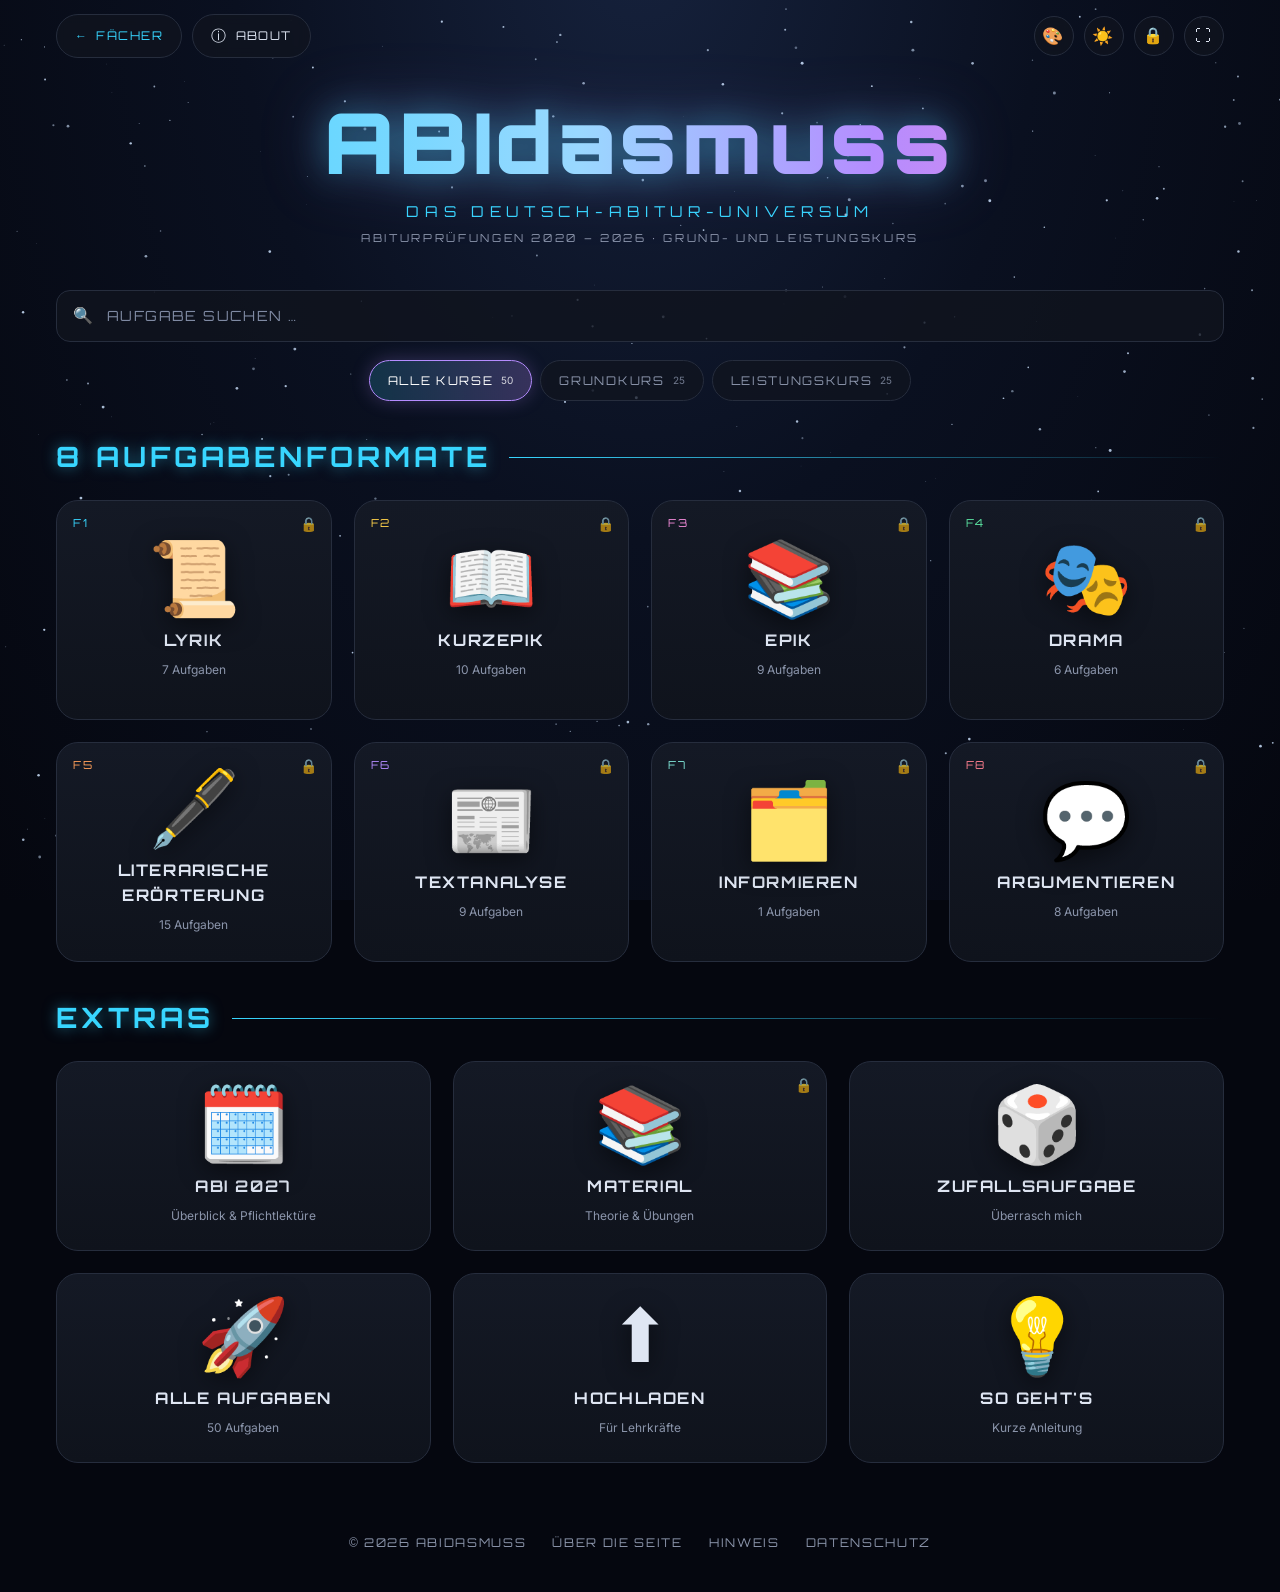
==== deutsch/index.html @ 0e1a0b55 "Deutsch: Volltext-Links zu Projekt Gutenberg für alle gemeinfreien Werke (Aufgaben + Pflichtlektüre)" ====
<!DOCTYPE html>
<html lang="de">
<head>
<meta charset="utf-8">
<meta name="viewport" content="width=device-width, initial-scale=1">
<meta http-equiv="Content-Security-Policy" content="default-src 'self'; script-src 'self' 'unsafe-inline'; style-src 'self' 'unsafe-inline'; font-src 'self'; img-src 'self' data: blob:; connect-src 'self' https://abidasmuss-upload.brunokmoch08.workers.dev; frame-src blob:; object-src 'none'; base-uri 'none'; form-action 'none'">
<meta name="referrer" content="no-referrer">
<title>ABIdasmuss | Deutsch-Abiturtrainer</title>
<meta name="description" content="Abiturprüfungen Deutsch (Grund- und Leistungskurs) nach Aufgabenformaten – Aufgaben und Erwartungshorizonte.">
<meta name="robots" content="noindex">
<meta name="theme-color" content="#05070f">
<script>try{var d=document.documentElement;if(localStorage.getItem('abi-theme')==='light')d.dataset.theme='light';var b=localStorage.getItem('abi-bg');if(/^#[0-9a-f]{6}$/i.test(b||'')){d.style.setProperty('--userbg',b);d.classList.add('custombg')}var f=localStorage.getItem('abi-fg');if(/^#[0-9a-f]{6}$/i.test(f||'')){d.style.setProperty('--userfg',f);d.classList.add('customfg')}}catch(e){}</script>
<link rel="icon" href="data:image/svg+xml,<svg xmlns='http://www.w3.org/2000/svg' viewBox='0 0 100 100'><text y='.9em' font-size='90'>📖</text></svg>">
<link rel="stylesheet" href="../fonts/fonts.css">
<link rel="stylesheet" href="../style.css?v=15">
<style>@media (max-width:480px){.topbar-left .ptxt{display:none}}
.gteil{margin-bottom:6px}.gteil ul ul{margin:4px 0}.gteil li{margin:3px 0}
.gthemen{color:var(--muted);font-size:13px;margin:14px 0 4px}
.gmatbox{margin-top:16px;border-top:1px solid var(--line);padding-top:6px}
.gmatbox summary{cursor:pointer;font-family:Orbitron,sans-serif;font-size:13px;letter-spacing:.16em;color:var(--sky);padding:10px 0;list-style-position:outside}
.gmat{white-space:pre-wrap;font-size:14.5px;line-height:1.6;overflow-wrap:anywhere}
.gmat .ln{display:inline-block;width:2.4em;margin-left:-2.4em;color:var(--muted);font-size:11px;text-align:right;padding-right:.8em;box-sizing:border-box}
.gmat{padding-left:2.4em}
.gmat .mh{display:inline-block;color:var(--sky);margin-top:4px}
.gmat small{color:var(--muted);font-size:12px}
.gmat .gfig{display:block;max-width:100%;height:auto;border-radius:10px;background:#fff;margin:8px 0;white-space:normal}
:root[data-theme="light"] .gmatbox summary,:root[data-theme="light"] .gmat .mh{color:#0270a0}
/* Deutsch */
.side .kv{gap:12px}.side .kv b{text-align:right}
:root{--lb7:#7fe3d6;--lb8:#ff7f8f}
:root[data-theme="light"]{--lb7:#0b7f72;--lb8:#c02a45}
.tiles.lbtiles{grid-template-columns:repeat(4,minmax(0,1fr))}
@media (max-width:900px){.tiles.lbtiles{grid-template-columns:repeat(2,minmax(0,1fr))}}
.kursbar{display:flex;justify-content:center;gap:8px;flex-wrap:wrap;margin:18px 0 6px}
.kchip{font-family:Orbitron,sans-serif;font-size:12px;letter-spacing:.14em;padding:10px 18px;border-radius:999px;border:1px solid var(--line);background:rgba(17,21,31,.75);color:var(--muted);cursor:pointer;display:inline-flex;gap:8px;align-items:center}
.kchip small{font-family:Inter,sans-serif;letter-spacing:0;opacity:.8}
.kchip:hover,.kchip:focus-visible{color:var(--text);border-color:var(--violet);outline:none}
.kchip.on{color:#fff;border-color:var(--violet);background:linear-gradient(90deg,rgba(56,214,255,.18),rgba(181,140,255,.25));box-shadow:0 0 18px rgba(181,140,255,.25)}
:root[data-theme="light"] .kchip{background:#fff}
:root[data-theme="light"] .kchip.on{color:#151a26}
.badge.kurs.gk{color:var(--green);border-color:rgba(91,227,161,.45)}
.badge.kurs.lk{color:var(--violet);border-color:rgba(181,140,255,.5)}
.pflichtnote{margin:0 0 12px;padding:10px 14px;border-radius:12px;background:rgba(255,210,74,.08);border:1px solid rgba(255,210,74,.35);font-size:14px}
.content .tnr{padding-left:1.6em;text-indent:-1.6em}
.content .pct{color:var(--muted);font-size:13px;white-space:nowrap}
.ewhint{color:var(--muted);font-size:13px;margin:0 0 14px}
.ewb h4.ewh{font-family:Orbitron,sans-serif;font-size:13px;letter-spacing:.14em;color:var(--green);margin:22px 0 8px;text-transform:uppercase}
.ewb h4.ewh:first-child{margin-top:0}
.ewb p.ewp{font-weight:600;margin:14px 0 4px}
.ewb ul{margin:4px 0 8px}.ewb li{margin:3px 0;line-height:1.55}
.ewb ul ul{margin:3px 0}
.ovgrid{display:grid;grid-template-columns:repeat(2,minmax(0,1fr));gap:22px}
.ovgrid .panel + .panel{margin-top:0}
.ovgrid h2{font-size:14px}
.ovgrid h3{font-size:14px;margin:6px 0 4px;color:var(--sky)}
.ov2{display:grid;grid-template-columns:1fr 1fr;gap:16px}
.ovl{padding-left:20px;margin:6px 0 10px}.ovl li{margin:4px 0}
.ovl a{color:inherit}
.ovlink{display:inline;background:none;border:0;padding:0;color:inherit;font:inherit;text-align:left;cursor:pointer;text-decoration:underline;text-underline-offset:3px}
.ovlink:hover,.ovlink:focus-visible{color:var(--gold)}
.pglink{font-size:12px;color:var(--green);margin-left:6px;white-space:nowrap}.pglink:hover{color:var(--text)}
.pgnone{color:var(--muted);font-size:11px}
.ovgrid .kv{display:flex;justify-content:space-between;gap:12px;padding:6px 0;border-top:1px dashed var(--line)}
@media (max-width:760px){.ovgrid,.ov2{grid-template-columns:1fr}}
</style>
</head>
<body>
<canvas id="stars" aria-hidden="true"></canvas>

<header class="topbar">
  <div class="topbar-left" style="display:flex;gap:10px"><a class="pill" href="../" title="Zurück zur Fächerauswahl" aria-label="Zurück zur Fächerauswahl" style="text-decoration:none">←<span class="ptxt"> FÄCHER</span></a><button class="pill" data-open="about" aria-label="About"><span class="ico">ⓘ</span><span class="ptxt"> ABOUT</span></button></div>
  <div class="topbar-right">
    <button class="round" id="bgBtn" title="Farben wählen (Hintergrund &amp; Schrift)" aria-label="Farben wählen">🎨</button>
    <button class="round" id="themeBtn" title="Heller Modus" aria-label="Heller Modus">☀️</button>
    <button class="round" id="lockBtn" title="Sperren / Entsperren" aria-label="Sperren">🔒</button>
    <button class="round" id="fsBtn" title="Vollbild" aria-label="Vollbild">⛶</button>
  </div>
</header>

<main id="app"></main>

<footer class="footer">
  <span>© 2026 ABIDASMUSS</span>
  <button class="link" data-open="about">ÜBER DIE SEITE</button>
  <button class="link" data-open="hinweis">HINWEIS</button>
  <button class="link" data-open="datenschutz">DATENSCHUTZ</button>
</footer>

<!-- Modals -->
<div class="modal" id="m-lock" role="dialog" aria-modal="true" aria-labelledby="lockTitle">
  <div class="modal-box">
    <div class="modal-icon">🔐</div>
    <h2 id="lockTitle">LABOR GESPERRT</h2>
    <p>Die Deutsch-Aufgaben und -Lösungen sind verschlüsselt. Gib das Passwort ein, um alle Aufgabenarten freizuschalten.</p>
    <form id="lockForm" autocomplete="off">
      <input type="password" id="pw" placeholder="Passwort" aria-label="Passwort" required>
      <button type="submit" class="btn" id="pwBtn">ENTSPERREN</button>
    </form>
    <p class="err" id="pwErr" hidden>Falsches Passwort – versuch's nochmal.</p>
    <button class="btn ghost" data-close>ABBRECHEN</button>
  </div>
</div>

<div class="modal" id="m-lect" role="dialog" aria-modal="true" aria-labelledby="lectTitle">
  <div class="modal-box wide">
    <div class="modal-icon">📚</div>
    <h2 id="lectTitle">PASSENDES MATERIAL</h2>
    <div id="lectList" class="lectlist"></div>
    <button class="btn ghost" data-close>SCHLIESSEN</button>
  </div>
</div>

<div class="modal" id="m-bg" role="dialog" aria-modal="true" aria-labelledby="bgTitle">
  <div class="modal-box xwide">
    <div class="modal-icon">🎨</div>
    <h2 id="bgTitle">FARBEN</h2>
    <div class="bgtabs" role="tablist"><button class="bgtab on" data-mode="bg" role="tab">🖼️ Hintergrund</button><button class="bgtab" data-mode="fg" role="tab">🔤 Überschriften</button></div>
    <p id="bgHint"></p>
    <div id="fgPreview" class="fgprev"><span class="fgh">ÜBERSCHRIFT · LYRIK</span> <b></b></div>
    <div id="bgGrid" class="bggrid"></div>
    <div class="bgact"><button class="btn" id="bgReset">STANDARD</button><button class="btn ghost" data-close>FERTIG</button></div>
  </div>
</div>

<div class="modal" id="m-about" role="dialog" aria-modal="true">
  <div class="modal-box">
    <div class="modal-icon">🎓</div>
    <h2>ÜBER ABIDASMUSS · DEUTSCH</h2>
    <p>Alle Aufgaben der sächsischen Abiturprüfungen im Fach Deutsch am Beruflichen Gymnasium 2020–2026 – <b>Grund- und Leistungskurs</b>, sortiert nach den Aufgabenformaten aus dem Abi-Überblick 2026/27.</p>
    <p>Oben wählst du <b>Alle Kurse, Grundkurs oder Leistungskurs</b> – die Auswahl gilt für Kacheln, Listen, Suche und Zufallsaufgabe und wird gemerkt.</p>
    <p>Zu jeder Aufgabe gibt es die Textgrundlage mit Zeilennummern, den offiziellen Erwartungshorizont in Stichpunkten und beides als Original-PDF. Werke, die 2027 Pflichtlektüre sind, tragen das Zeichen 📌.</p>
    <p>Unter „📚 Material“ findest du Theorie und Übungen aus dem Unterricht (z. B. Satellit-Module) – nach Format und Thema gefiltert. Bei jeder Aufgabe führt der Button „📚 Material“ direkt zu den passenden Unterlagen.</p>
    <p>Lehrkräfte können über „Hochladen“ neues Material einreichen – es wird automatisch eingeordnet.</p>
    <p>Tipp: Erst selbst gliedern oder schreiben, dann den Erwartungshorizont aufklappen.</p>
    <button class="btn" data-close>SCHLIESSEN</button>
  </div>
</div>

<div class="modal" id="m-hinweis" role="dialog" aria-modal="true">
  <div class="modal-box">
    <div class="modal-icon">⚖️</div>
    <h2>HINWEIS</h2>
    <p>Private Lernseite zur Abiturvorbereitung im Fach Deutsch. Die Aufgabenstellungen stammen aus den Abiturprüfungen des Freistaates Sachsen, die Textgrundlagen von ihren jeweiligen Autorinnen und Autoren; die Rechte liegen beim jeweiligen Urheber. Die Inhalte sind passwortgeschützt und nur für den persönlichen Gebrauch bestimmt. Alle Lösungen ohne Gewähr.</p>
    <button class="btn" data-close>SCHLIESSEN</button>
  </div>
</div>

<div class="modal" id="m-datenschutz" role="dialog" aria-modal="true" aria-labelledby="dsTitle">
  <div class="modal-box legal">
    <div class="modal-icon">🛡️</div>
    <h2 id="dsTitle">DATENSCHUTZ</h2>
    <h3>1. Verantwortlich</h3>
    <p>Bruno Kmoch · E-Mail: <a href="mailto:brunokmoch08@gmail.com">brunokmoch08@gmail.com</a><br>ABIdasmuss ist eine private, nicht-kommerzielle Lernseite zur Abiturvorbereitung. Es gibt keine Nutzerkonten, keine Cookies, keine Werbung und kein Tracking oder Analyse-Tool.</p>
    <h3>2. Hosting (GitHub Pages)</h3>
    <p>Die Seite liegt bei GitHub Pages, einem Dienst der GitHub Inc., 88 Colin P. Kelly Jr. Street, San Francisco, CA 94107, USA. Beim Aufruf verarbeitet GitHub technisch notwendige Daten wie deine IP-Adresse, Datum und Uhrzeit, die aufgerufene Datei und Browser-Informationen, um die Seite auszuliefern und vor Angriffen zu schützen. GitHub ist unter dem EU-US Data Privacy Framework zertifiziert. Rechtsgrundlage ist Art. 6 Abs. 1 lit. f DSGVO (berechtigtes Interesse an einer sicheren Bereitstellung). Mehr dazu: <a href="https://docs.github.com/de/site-policy/privacy-policies/github-general-privacy-statement" target="_blank" rel="noopener">Datenschutzerklärung von GitHub</a>.</p>
    <h3>3. Schriftarten</h3>
    <p>Die Schriften Orbitron und Inter liegen direkt auf dieser Seite. Es wird keine Verbindung zu Google oder anderen Schriften-Diensten aufgebaut.</p>
    <h3>4. Passwort und Verschlüsselung</h3>
    <p>Aufgaben, Lösungen und Materialien liegen verschlüsselt auf dem Server und werden erst in deinem Browser entschlüsselt. Dein Passwort wird dabei nicht übertragen und nirgends gespeichert.</p>
    <h3>5. Speicher im Browser</h3>
    <p>Die Seite speichert nur in deinem Browser, nichts davon wird an mich übertragen: im <i>localStorage</i> deine Farb- und Hell/Dunkel-Einstellung, deine Kurswahl (GK/LK) sowie bei Lehrkräften den eingegebenen Upload-Code; im <i>sessionStorage</i> den aus dem Passwort abgeleiteten Schlüssel, bis du den Tab schließt oder auf 🔓 klickst. Das ist für die von dir gewünschten Funktionen unbedingt erforderlich (§ 25 Abs. 2 Nr. 2 TDDDG). Du kannst die Daten jederzeit über die Browser-Einstellungen löschen.</p>
    <h3>6. Hochladen (für Lehrkräfte)</h3>
    <p>Beim Hochladen gehen die PDF-Datei, ihr Dateiname, der Upload-Code und deine IP-Adresse an einen Cloudflare Worker der Cloudflare, Inc., 101 Townsend St., San Francisco, CA 94107, USA (zertifiziert unter dem EU-US Data Privacy Framework). Von dort wird die Datei in ein privates GitHub-Repository übertragen (eigener Eingang für Deutsch), automatisch eingeordnet, verschlüsselt und auf dieser Seite veröffentlicht. Die unverschlüsselte Originaldatei wird danach gelöscht. Rechtsgrundlage ist Art. 6 Abs. 1 lit. f DSGVO; das verschlüsselte Material bleibt online, bis du seine Löschung verlangst.</p>
    <h3>7. Deine Rechte</h3>
    <p>Du hast das Recht auf Auskunft (Art. 15), Berichtigung (Art. 16), Löschung (Art. 17), Einschränkung der Verarbeitung (Art. 18), Datenübertragbarkeit (Art. 20) und Widerspruch (Art. 21 DSGVO). Schreib mir dafür einfach eine E-Mail. Außerdem kannst du dich bei einer Datenschutz-Aufsichtsbehörde beschweren, z. B. bei der Sächsischen Datenschutz- und Transparenzbeauftragten, Devrientstraße 5, 01067 Dresden.</p>
    <p class="dsstand">Stand: Oktober 2026</p>
    <button class="btn" data-close>SCHLIESSEN</button>
  </div>
</div>

<script>window.__V = "4"; window.__UPLOAD = "https://abidasmuss-upload.brunokmoch08.workers.dev";</script>
<script src="data/meta.js?v=4"></script>
<script src="app.js?v=4"></script>
</body>
</html>
---- fonts/fonts.css ----
/* Schriften lokal gehostet (statt Google Fonts) – SIL Open Font License 1.1 */
@font-face{font-family:Orbitron;font-style:normal;font-weight:400 900;font-display:swap;src:url(orbitron.woff2) format('woff2')}
@font-face{font-family:Inter;font-style:normal;font-weight:100 900;font-display:swap;src:url(inter.woff2) format('woff2')}
---- style.css ----
:root{
  --bg:#05070f;
  --panel:#11151f;
  --panel-2:#171c28;
  --line:#262d3d;
  --text:#dfe6f3;
  --muted:#8b95ab;
  --cyan:#38d6ff;
  --violet:#b58cff;
  --pink:#f08ad8;
  --gold:#ffd24a;
  --green:#5be3a1;
  --red:#ff6b7d;
  --sky:#9ad8ff;
  --lb1:#38d6ff;--lb2:#ffd24a;--lb3:#f08ad8;--lb4:#5be3a1;--lb5:#ff9f5a;--lb6:#b58cff;
  --radius:22px;
  --grad:linear-gradient(90deg,var(--cyan) 0%,#9ad8ff 45%,var(--violet) 70%,var(--pink) 100%);
}
*{box-sizing:border-box}
html{scroll-behavior:smooth;background:#05070f}
body{
  margin:0;min-height:100vh;
  background:radial-gradient(ellipse at 50% -10%,#16223d 0%,#0a1020 45%,var(--bg) 100%) fixed;
  color:var(--text);
  font-family:Inter,system-ui,sans-serif;font-weight:400;line-height:1.6;
  -webkit-font-smoothing:antialiased;
}
#stars{position:fixed;inset:0;width:100%;height:100%;z-index:0;pointer-events:none}
.topbar,main,.footer{position:relative;z-index:1}
button{font:inherit;color:inherit;cursor:pointer}
a{color:var(--cyan)}

/* ---------- Top bar ---------- */
.topbar{display:flex;justify-content:space-between;align-items:center;padding:14px 16px;max-width:1200px;margin:0 auto}
.topbar-right{display:flex;gap:10px}
.pill,.round{
  background:rgba(17,21,31,.75);border:1px solid var(--line);backdrop-filter:blur(6px);
  font-family:Orbitron,sans-serif;font-size:12px;letter-spacing:.12em;
  transition:border-color .2s,box-shadow .2s;
}
.pill{border-radius:999px;padding:9px 18px;display:flex;align-items:center;gap:8px}
.round{width:40px;height:40px;border-radius:50%;display:grid;place-items:center;font-size:16px;padding:0}
.pill:hover,.round:hover{border-color:var(--cyan);box-shadow:0 0 14px rgba(56,214,255,.35)}
.ico{font-size:15px}

main{max-width:1200px;margin:0 auto;padding:0 16px 40px}

/* ---------- Hero ---------- */
.hero{text-align:center;padding:26px 0 8px}
.brand{
  font-family:Orbitron,sans-serif;font-weight:900;
  font-size:clamp(38px,8vw,84px);letter-spacing:.06em;line-height:1.05;margin:0;
  background:var(--grad);-webkit-background-clip:text;background-clip:text;color:transparent;
  filter:drop-shadow(0 0 18px rgba(56,214,255,.45)) drop-shadow(0 0 30px rgba(181,140,255,.25));
}
.subtitle{font-family:Orbitron,sans-serif;color:var(--cyan);letter-spacing:.38em;font-size:clamp(11px,1.6vw,15px);margin:14px 0 6px;text-transform:uppercase}
.tagline{font-family:Orbitron,sans-serif;color:var(--muted);letter-spacing:.24em;font-size:11px;text-transform:uppercase;margin:0}

/* ---------- Search ---------- */
.searchrow{display:flex;gap:12px;align-items:center;margin:34px 0 10px}
.search{
  flex:1;display:flex;align-items:center;gap:12px;
  background:rgba(17,21,31,.8);border:1px solid var(--line);border-radius:14px;padding:0 16px;height:52px;
}
.search:focus-within{border-color:var(--cyan);box-shadow:0 0 16px rgba(56,214,255,.25)}
.search input{flex:1;background:none;border:0;outline:0;color:var(--text);font-family:Orbitron,sans-serif;letter-spacing:.1em;font-size:14px;min-width:0}
.search input::placeholder{color:#7f8aa3;text-transform:uppercase}
.results{display:grid;gap:10px;margin:10px 0 0}
.results:empty{display:none}

/* ---------- Section heading ---------- */
.sechead{display:flex;align-items:center;gap:18px;margin:34px 0 20px}
.sechead h2{font-family:Orbitron,sans-serif;font-size:clamp(20px,3vw,28px);letter-spacing:.14em;margin:0;color:var(--cyan);white-space:nowrap;text-shadow:0 0 14px rgba(56,214,255,.5)}
.sechead h2 b{color:var(--cyan)}
.sechead h2 span{color:#3f5876}
.sechead::after{content:"";flex:1;height:1px;background:linear-gradient(90deg,var(--cyan),transparent)}

/* ---------- Tiles ---------- */
.tiles{display:grid;grid-template-columns:repeat(4,1fr);gap:22px}
.tile{
  position:relative;background:linear-gradient(180deg,#141925,#0f131c);border:1px solid var(--line);border-radius:var(--radius);
  aspect-ratio:1/1;display:flex;flex-direction:column;align-items:center;justify-content:center;gap:14px;padding:18px;text-align:center;
  text-decoration:none;color:var(--text);transition:transform .2s,border-color .2s,box-shadow .2s;
}
.tile:hover{transform:translateY(-4px);border-color:var(--accent,var(--cyan));box-shadow:0 10px 30px rgba(0,0,0,.4),0 0 22px color-mix(in srgb,var(--accent,var(--cyan)) 40%,transparent)}
.tile .emoji{font-size:clamp(46px,6vw,74px);line-height:1;filter:drop-shadow(0 6px 12px rgba(0,0,0,.5))}
.tile .t{font-family:Orbitron,sans-serif;font-weight:700;letter-spacing:.1em;font-size:clamp(12px,1.4vw,16px);text-transform:uppercase}
.tile .s{font-size:12px;color:var(--muted);margin-top:-8px}
.tile .lbtag{position:absolute;top:14px;left:16px;font-family:Orbitron,sans-serif;font-size:11px;letter-spacing:.14em;color:var(--accent,var(--cyan))}
.tile .lockbadge{position:absolute;top:12px;right:14px;font-size:14px;opacity:.7}

/* ---------- Page head (subpages) ---------- */
.pagehead{display:flex;align-items:center;gap:24px;margin:26px 0 8px}
.back{
  flex:none;width:52px;height:52px;border-radius:14px;border:1px solid var(--cyan);background:rgba(17,21,31,.8);
  display:grid;place-items:center;font-size:22px;color:var(--text);text-decoration:none;box-shadow:0 0 12px rgba(56,214,255,.3)
}
.back:hover{background:rgba(56,214,255,.12)}
.pagehead h1{
  font-family:Orbitron,sans-serif;font-weight:700;margin:0;letter-spacing:.14em;font-size:clamp(22px,4vw,38px);line-height:1.2;
  background:var(--grad);-webkit-background-clip:text;background-clip:text;color:transparent;
  filter:drop-shadow(0 0 12px rgba(56,214,255,.35));text-transform:uppercase
}
.pagehead .meta{color:var(--muted);font-size:13px;letter-spacing:.06em;margin-top:2px}

/* ---------- Filter chips ---------- */
.chips{display:flex;flex-wrap:wrap;gap:8px;margin:22px 0 4px}
.chip{
  border:1px solid var(--line);background:rgba(17,21,31,.8);border-radius:999px;padding:6px 14px;
  font-family:Orbitron,sans-serif;font-size:11px;letter-spacing:.1em
}
.chip.on{border-color:var(--cyan);color:var(--cyan);box-shadow:0 0 10px rgba(56,214,255,.3)}

/* ---------- Cards ---------- */
.cards{display:grid;grid-template-columns:repeat(auto-fill,minmax(330px,1fr));gap:22px;margin-top:20px}
.card{
  background:linear-gradient(180deg,#141925,#0f131c);border:1px solid var(--line);border-radius:var(--radius);
  padding:24px;text-decoration:none;color:var(--text);display:flex;flex-direction:column;gap:12px;transition:transform .2s,border-color .2s,box-shadow .2s
}
.card:hover{transform:translateY(-3px);border-color:var(--accent,var(--cyan));box-shadow:0 0 20px color-mix(in srgb,var(--accent,var(--cyan)) 30%,transparent)}
.card .top{display:flex;align-items:center;gap:10px;flex-wrap:wrap}
.badge{font-family:Orbitron,sans-serif;font-size:10px;letter-spacing:.12em;padding:4px 10px;border-radius:999px;border:1px solid var(--line);color:var(--muted)}
.badge.year{color:var(--gold);border-color:rgba(255,210,74,.4)}
.badge.part{color:var(--cyan);border-color:rgba(56,214,255,.4)}
.badge.be{color:var(--pink);border-color:rgba(240,138,216,.4)}
.card h3{font-family:Orbitron,sans-serif;font-size:17px;letter-spacing:.03em;margin:0;line-height:1.35}
.card h3 .hl{color:var(--cyan)}
.card p{margin:0;color:var(--muted);font-size:14px}

/* ---------- Task page ---------- */
.task-layout{display:grid;grid-template-columns:260px 1fr;gap:26px;margin-top:22px;align-items:start}
.side{position:sticky;top:16px;display:grid;gap:14px}
.side .box{background:rgba(17,21,31,.85);border:1px solid var(--line);border-radius:16px;padding:16px}
.side .lbl{font-family:Orbitron,sans-serif;font-size:10px;letter-spacing:.16em;color:var(--cyan);text-transform:uppercase;margin-bottom:8px}
.side .kv{display:flex;justify-content:space-between;font-size:14px;padding:4px 0;border-bottom:1px dashed #222a3a}
.side .kv:last-child{border:0}
.side .kv b{font-family:Orbitron,sans-serif;font-weight:700}
.side .btn{width:100%}
.nav2{display:grid;grid-template-columns:1fr 1fr;gap:8px}

.panel{background:rgba(15,19,28,.92);border:1px solid var(--line);border-radius:var(--radius);padding:28px 30px}
.panel + .panel{margin-top:22px}
.panel h2{font-family:Orbitron,sans-serif;font-size:14px;letter-spacing:.22em;margin:0 0 16px;display:flex;align-items:center;gap:10px}
.panel.aufgabe h2{color:var(--gold)}
.panel.loesung h2{color:var(--green)}
.panel.loesung{border-color:rgba(91,227,161,.35)}
.content{font-size:16px}
.content p{margin:0 0 12px}
.content strong{color:#fff}
.content img{max-width:100%;height:auto;border-radius:10px;background:#fff;display:block;margin:10px auto}
.content table{border-collapse:collapse;width:100%;margin:12px 0 18px;font-size:14px;display:block;overflow-x:auto}
.content th,.content td{border:1px solid #2b3446;padding:7px 10px;text-align:left;vertical-align:top}
.content th{background:#1a2132;color:var(--cyan);font-weight:600}
.content tr:nth-child(even) td{background:rgba(255,255,255,.02)}
.content td p{margin:0}
.content ul,.content ol{padding-left:22px}

.info{border-radius:14px;padding:14px 16px;margin-top:16px;font-size:14px;border:1px solid}
.info p{margin:0 0 6px}.info p:last-child{margin:0}
.info.check{background:rgba(91,227,161,.07);border-color:rgba(91,227,161,.35)}
.info.extra{background:rgba(181,140,255,.08);border-color:rgba(181,140,255,.4)}

.reveal{display:flex;flex-direction:column;align-items:center;gap:12px;text-align:center;padding:26px 10px}
.reveal p{color:var(--muted);margin:0}

/* ---------- Buttons ---------- */
.btn{
  font-family:Orbitron,sans-serif;font-size:12px;letter-spacing:.14em;
  background:linear-gradient(90deg,rgba(56,214,255,.18),rgba(181,140,255,.18));
  border:1px solid var(--cyan);border-radius:12px;padding:12px 20px;color:#fff;text-decoration:none;text-align:center;
  transition:box-shadow .2s,background .2s
}
.btn:hover{box-shadow:0 0 18px rgba(56,214,255,.45)}
.btn.ghost{background:transparent;border-color:var(--line);color:var(--muted)}
.btn.green{border-color:var(--green);background:rgba(91,227,161,.12)}
.btn[disabled]{opacity:.4;pointer-events:none}

/* ---------- Footer ---------- */
.footer{display:flex;flex-wrap:wrap;justify-content:center;gap:10px 26px;padding:30px 16px 40px;font-family:Orbitron,sans-serif;font-size:12px;letter-spacing:.14em;color:var(--muted)}
.link{background:none;border:0;color:var(--muted);letter-spacing:.14em;font-family:Orbitron,sans-serif;font-size:12px;padding:0}
.link:hover{color:var(--cyan)}

/* ---------- Modals ---------- */
.modal{position:fixed;inset:0;z-index:50;background:rgba(3,5,10,.7);backdrop-filter:blur(4px);display:none;align-items:center;justify-content:center;padding:16px}
.modal.open{display:flex}
.modal-box{
  width:min(440px,100%);background:#0f1320;border:1px solid var(--cyan);border-radius:20px;padding:28px 26px;text-align:center;
  box-shadow:0 0 40px rgba(56,214,255,.25);display:grid;gap:12px
}
.modal-icon{font-size:44px}
.modal-box h2{font-family:Orbitron,sans-serif;letter-spacing:.14em;font-size:18px;margin:0;color:var(--cyan)}
.modal-box p{margin:0;color:var(--text);font-size:15px}
.modal-box form{display:grid;gap:10px;margin-top:6px}
.modal-box input{
  height:48px;border-radius:12px;border:1px solid var(--line);background:#0a0e18;color:var(--text);
  padding:0 14px;font-size:16px;text-align:center;letter-spacing:.1em;outline:0
}
.modal-box input:focus{border-color:var(--cyan)}
.err{color:var(--red)!important;font-size:14px!important}
.shake{animation:shake .35s}
@keyframes shake{25%{transform:translateX(-8px)}50%{transform:translateX(8px)}75%{transform:translateX(-4px)}}

.loading{text-align:center;color:var(--muted);padding:60px 0;font-family:Orbitron,sans-serif;letter-spacing:.2em;font-size:13px}

/* ---------- Responsive ---------- */
@media (max-width:900px){
  .tiles{grid-template-columns:repeat(2,1fr);gap:14px}
  .task-layout{grid-template-columns:1fr}
  .side{position:static}
}
@media (max-width:520px){
  .cards{grid-template-columns:1fr}
  .panel{padding:20px 16px}
  .pagehead{gap:14px}
  .back{width:44px;height:44px}
  .subtitle{letter-spacing:.2em}
  .tile{aspect-ratio:auto;min-height:150px}
}
@media (prefers-reduced-motion:reduce){*{transition:none!important;animation:none!important}}

/* Fixes */
[hidden]{display:none!important}
.tiles{grid-template-columns:repeat(4,minmax(0,1fr))}
.tile .t{overflow-wrap:anywhere;hyphens:manual}
.nav2 .btn{padding:10px 6px;font-size:11px;letter-spacing:.08em}
@media (max-width:900px){.tiles{grid-template-columns:repeat(2,minmax(0,1fr))}}
@media (max-width:520px){.tile .t{font-size:12px;letter-spacing:.06em}.tile .emoji{font-size:44px}}

/* ---------- Vorlesungen ---------- */
.tiles.lbtiles{grid-template-columns:repeat(3,minmax(0,1fr))}
.tiles.lbtiles .tile{aspect-ratio:auto;min-height:220px}
.tiles.extras{grid-template-columns:repeat(5,minmax(0,1fr))}
.tiles.extras .tile{aspect-ratio:auto;min-height:190px}
.lectbox{margin:22px 0 6px;background:rgba(15,19,28,.9);border:1px solid var(--line);border-radius:var(--radius);padding:0 22px}
.lectbox[open]{border-color:var(--accent,var(--cyan));box-shadow:0 0 22px color-mix(in srgb,var(--accent,var(--cyan)) 20%,transparent);padding-bottom:22px}
.lectbox summary{list-style:none;cursor:pointer;display:flex;align-items:center;justify-content:space-between;gap:12px;padding:18px 0;font-family:Orbitron,sans-serif;letter-spacing:.16em;font-size:14px;color:var(--accent,var(--cyan))}
.lectbox summary::-webkit-details-marker{display:none}
.lectbox summary::after{content:"▾";font-size:16px;transition:transform .2s}
.lectbox[open] summary::after{transform:rotate(180deg)}
.lectbox summary .cnt{margin-left:auto;font-size:11px;border:1px solid currentColor;border-radius:999px;padding:3px 10px}
.lectbox .chips{margin-top:0}
.cards.small{grid-template-columns:repeat(auto-fill,minmax(260px,1fr));gap:14px;margin-top:14px}
.cards.small .card{padding:18px;gap:8px}
.cards.small .card h3{font-size:15px}
.card h3{overflow-wrap:anywhere;hyphens:auto}
.docico{margin-right:8px}
.empty{color:var(--muted);font-size:14px;margin:0 0 4px}
.btn.lectbtn{border-color:#9ad8ff;background:rgba(154,216,255,.1)}
.modal-box.wide{width:min(560px,100%)}
.lectlist{display:grid;gap:10px;text-align:left;margin:6px 0}
.lectitem{display:flex;align-items:center;gap:14px;padding:14px 16px;border:1px solid var(--line);border-radius:14px;background:#0a0e18;color:var(--text);text-decoration:none;transition:border-color .2s}
.lectitem:hover{border-color:var(--cyan)}
.lectitem span:first-child{font-size:22px}
.lectitem b{display:block;font-weight:600}
.lectitem small{color:var(--muted);font-size:12px}
.lectitem .go{margin-left:auto;color:var(--cyan);font-size:18px}
.pdfwrap{display:grid;gap:8px}
iframe.pdf{width:100%;height:78vh;min-height:520px;border:1px solid var(--line);border-radius:16px;background:#fff}
.pdfhint{color:var(--muted);font-size:13px;margin:0}
.minitasks{display:grid;gap:6px}
.minitask{display:block;font-size:13px;color:var(--text);text-decoration:none;padding:8px 10px;border:1px solid #222a3a;border-radius:10px;line-height:1.35}
.minitask:hover{border-color:var(--cyan)}
.minitask b{color:var(--gold);font-weight:600;margin-right:4px}
@media (max-width:900px){
  .tiles.lbtiles{grid-template-columns:repeat(2,minmax(0,1fr))}
  .tiles.extras{grid-template-columns:repeat(2,minmax(0,1fr))}
  iframe.pdf{height:70vh;min-height:420px}
}
@media (max-width:520px){.lectbox{padding:0 14px}.lectbox[open]{padding-bottom:14px}}
.privhead{font-family:Orbitron,sans-serif;font-size:11px;letter-spacing:.18em;color:#f08ad8;margin:10px 0 0;padding-top:12px;border-top:1px dashed #2b3446}
.lectitem.priv{border-color:rgba(240,138,216,.35)}
.lectitem.priv:hover{border-color:#f08ad8}
.lectitem.priv .go{color:#f08ad8}
.lectlist{max-height:60vh;overflow-y:auto;padding-right:4px}

/* ---------- Timer ---------- */
.timer{text-align:center}
.timer .lbl{text-align:left}
.tdisp{font-family:Orbitron,sans-serif;font-weight:700;font-size:40px;letter-spacing:.06em;line-height:1.1;margin:4px 0 2px;
  background:var(--grad);-webkit-background-clip:text;background-clip:text;color:transparent;filter:drop-shadow(0 0 10px rgba(56,214,255,.35))}
.timer.over .tdisp{background:none;color:var(--red);-webkit-text-fill-color:var(--red);filter:drop-shadow(0 0 10px rgba(255,107,125,.5));animation:blink 1s steps(2) infinite}
@keyframes blink{50%{opacity:.55}}
.tstate{font-size:12px;color:var(--muted);letter-spacing:.08em;margin-bottom:10px}
.timer.running .tstate{color:var(--green)}
.timer.over .tstate{color:var(--red)}
.tbar{height:6px;border-radius:99px;background:#1c2332;overflow:hidden;margin-bottom:12px}
.tbar i{display:block;height:100%;width:0;background:linear-gradient(90deg,var(--cyan),var(--violet),var(--pink));transition:width .25s linear}
.timer.over .tbar i{background:var(--red)}
.tbtns{display:grid;grid-template-columns:1fr 48px;gap:8px}
.tbtns .btn{padding:11px 8px}
.tnote{font-size:12px;color:var(--muted);margin:10px 0 0;text-align:left;line-height:1.45}
.tnote b{color:var(--text)}
.planbox{margin-top:10px;text-align:left;border-top:1px dashed #222a3a;padding-top:8px}
.planbox summary{cursor:pointer;font-family:Orbitron,sans-serif;font-size:10px;letter-spacing:.16em;color:var(--cyan);text-transform:uppercase;padding:4px 0}
.plan{list-style:none;margin:6px 0 0;padding:0;display:grid;gap:3px;font-size:13px}
.plan li{display:grid;grid-template-columns:52px 44px 1fr auto;gap:6px;align-items:center;padding:4px 8px;border-radius:8px;border:1px solid transparent}
.plan .pnr{font-weight:600}
.plan .pbe{color:var(--pink);font-size:12px}
.plan .pmin{color:var(--muted)}
.plan .pto{color:var(--muted);font-size:11px}
.plan li.now{border-color:var(--cyan);background:rgba(56,214,255,.08)}
.plan li.now .pnr{color:var(--cyan)}
.plan li.done{opacity:.45}
.plan li.done .pnr::before{content:"✓ ";color:var(--green)}
.timerpill{position:fixed;right:16px;bottom:16px;z-index:40;display:flex;align-items:center;gap:10px;padding:10px 16px;border-radius:999px;
  background:rgba(15,19,32,.95);border:1px solid var(--cyan);box-shadow:0 0 20px rgba(56,214,255,.35);color:var(--text);text-decoration:none}
.timerpill b{font-family:Orbitron,sans-serif;font-size:16px;letter-spacing:.06em}
.timerpill small{color:var(--muted);font-size:11px}
.timerpill.over{border-color:var(--red);box-shadow:0 0 20px rgba(255,107,125,.4)}
.timerpill.over b{color:var(--red)}
.timerpill[hidden]{display:none!important}
.plan{font-size:12px}
.plan li{grid-template-columns:60px 38px 1fr auto;padding:4px 6px;gap:4px}
.plan .pnr{white-space:nowrap}
.plan .pto{white-space:nowrap}

/* ---------- Upload ---------- */
.tiles.extras{grid-template-columns:repeat(3,minmax(0,1fr))}
.badge.neu,em.neu{color:#0b1a12;background:var(--green);border-color:var(--green);font-style:normal;font-weight:700}
em.neu{font-family:Orbitron,sans-serif;font-size:9px;letter-spacing:.12em;padding:2px 7px;border-radius:99px;margin-left:6px;vertical-align:middle}
.uplayout{display:grid;grid-template-columns:1.6fr 1fr;gap:22px;margin-top:22px;align-items:start}
.fld{display:grid;gap:6px;margin-bottom:14px}
.fld span{font-family:Orbitron,sans-serif;font-size:10px;letter-spacing:.16em;color:var(--cyan);text-transform:uppercase}
.fld input,.fld select{height:46px;border-radius:12px;border:1px solid var(--line);background:#0a0e18;color:var(--text);padding:0 14px;font-size:15px;outline:0;font-family:inherit}
.fld input:focus,.fld select:focus{border-color:var(--cyan)}
.drop{display:grid;place-items:center;gap:6px;text-align:center;padding:38px 16px;border:2px dashed #2f3a52;border-radius:18px;cursor:pointer;transition:border-color .2s,background .2s;margin-top:6px}
.drop:hover,.drop.over{border-color:var(--green);background:rgba(91,227,161,.06)}
.dropico{font-size:40px}
.drop b{font-family:Orbitron,sans-serif;letter-spacing:.1em;font-size:14px}
.drop small{color:var(--muted)}
.uplist{display:grid;gap:10px;margin-top:16px}
.uprow{display:flex;gap:12px;align-items:flex-start;padding:12px 14px;border:1px solid var(--line);border-radius:14px;background:#0a0e18}
.uprow .upico{font-size:22px}
.uprow b{display:block;word-break:break-word}
.uprow small{color:var(--muted);font-size:13px;line-height:1.5}
.uprow.wait{border-color:var(--gold)}
.uprow.ok{border-color:var(--green)}
.uprow.err{border-color:var(--red)}
.uprow.err small,.uprow.err b{color:#ffb3bd}
.upnote{color:var(--muted);font-size:12px}
.uphelp ol{padding-left:20px;margin:0 0 12px;display:grid;gap:8px;font-size:14px}
.uphelp h2{color:var(--cyan)}
@media (max-width:900px){.uplayout{grid-template-columns:1fr}.tiles.extras{grid-template-columns:repeat(2,minmax(0,1fr))}}

/* ---------- BAB / Rechentabellen ---------- */
.content h3.sub{font-family:Orbitron,sans-serif;font-size:13px;letter-spacing:.16em;color:var(--cyan);margin:22px 0 10px;display:flex;align-items:center;gap:10px;flex-wrap:wrap}
.content h3.sub:first-child{margin-top:0}
.content .be{font-family:Inter,sans-serif;font-size:11px;letter-spacing:.06em;padding:2px 8px;border-radius:999px;border:1px solid var(--gold);color:var(--gold)}
.content .step{font-size:15px}
.content .note{font-size:13.5px;color:var(--muted)}
.content ul.auftrag{margin:8px 0 4px}.content ul.auftrag li{margin:3px 0}
.tblwrap{overflow-x:auto;margin:10px 0 16px;border-radius:12px;border:1px solid #2b3446;-webkit-overflow-scrolling:touch}
.content .tblwrap table.bab{display:table;margin:0;min-width:760px;font-size:13.5px;font-variant-numeric:tabular-nums;border-style:hidden}
.content .tblwrap table.kalk{min-width:520px}
.content table.bab th{background:#16213a;color:#dfe8ff;text-align:right;font-size:12px;line-height:1.35;white-space:nowrap}
.content table.bab thead tr:first-child th{color:var(--muted);font-weight:500;text-align:center;font-size:11px;letter-spacing:.05em}
.content table.bab th:first-child{text-align:left}
.content table.bab td{text-align:right;white-space:nowrap;padding:7px 10px}
.content table.bab td.lbl{text-align:left;white-space:normal;min-width:150px;color:#e6ecff;position:sticky;left:0;background:#0d1322;z-index:1}
.content table.bab td small,.content table.bab th small{display:block;font-size:11px;color:var(--muted);font-weight:400;margin-top:2px}
.content table.bab tr.sum td{background:rgba(120,160,255,.08)}
.content table.bab tr.sum td.lbl{background:#121c33}
.content table.bab tr.uml td{color:#b9c6e6}
.content table.bab tr.total td{background:rgba(255,200,90,.12);font-weight:700;color:#fff;border-top:2px solid rgba(255,200,90,.55)}
.content table.bab tr.total td.lbl{background:#2a2616}
.content table.bab tr.res td{background:rgba(91,227,161,.08);font-weight:600}
.content table.bab tr.res td.lbl{background:#0f2420}
.content table.bab .neg{color:#ff8a9a}.content table.bab .pos{color:#5be3a1}
.info.tip{background:rgba(255,200,90,.07);border-color:rgba(255,200,90,.4)}
.task-layout{grid-template-columns:260px minmax(0,1fr)}
.task-layout>*{min-width:0}
@media (max-width:900px){.task-layout{grid-template-columns:minmax(0,1fr)}}

/* =====================================================================
   HELLER MODUS  (html[data-theme="light"])
   ===================================================================== */
html[data-theme="light"]{
  color-scheme:light;
  --bg:#f4f6fb;--panel:#ffffff;--panel-2:#f0f3f9;--line:#d5dbe7;
  --text:#1b2233;--muted:#5b6479;
  --cyan:#0270a0;--violet:#6741c4;--pink:#b02f7a;--gold:#8f6100;--green:#0f7d55;--red:#c42437;--sky:#2a67a8;
  --lb1:#0270a0;--lb2:#9a6700;--lb3:#b02f7a;--lb4:#0f7d55;--lb5:#c2540c;--lb6:#6741c4;
  --grad:linear-gradient(90deg,#0270a0 0%,#2f5fd0 45%,#6741c4 70%,#b02f7a 100%);
  --card:#ffffff;--shadow:0 1px 2px rgba(20,30,60,.06),0 6px 18px rgba(20,30,60,.06);
  background:#f4f6fb;
}
html[data-theme="light"] body{background:radial-gradient(ellipse at 50% -10%,#e2ebff 0%,#f4f6fb 55%) fixed}
html[data-theme="light"] #stars{display:none}
html[data-theme="light"] :is(.pill,.round,.search,.back,.chip){background:#fff;box-shadow:var(--shadow)}
html[data-theme="light"] .pill:hover,html[data-theme="light"] .round:hover,html[data-theme="light"] .chip.on{box-shadow:0 0 0 3px color-mix(in srgb,var(--cyan) 18%,transparent)}
html[data-theme="light"] .search input::placeholder{color:#8a93a8}
html[data-theme="light"] :is(.brand,.pagehead h1,.tdisp){filter:none}
html[data-theme="light"] .sechead h2{text-shadow:none}
html[data-theme="light"] .sechead h2 span{color:#a3adc2}
html[data-theme="light"] :is(.tile,.card){background:#fff;box-shadow:var(--shadow)}
html[data-theme="light"] .tile:hover{box-shadow:0 10px 26px rgba(20,30,60,.12),0 0 0 2px color-mix(in srgb,var(--accent,var(--cyan)) 35%,transparent)}
html[data-theme="light"] .tile .emoji{filter:drop-shadow(0 4px 8px rgba(20,30,60,.18))}
html[data-theme="light"] .back:hover{background:#eaf4fa}
html[data-theme="light"] :is(.side .box,.panel,.lectbox){background:#fff;box-shadow:var(--shadow)}
html[data-theme="light"] :is(.side .kv,.planbox,.privhead){border-color:#e1e6ef}
html[data-theme="light"] .content strong{color:#0d1320}
html[data-theme="light"] :is(.content th,.content td){border-color:#d5dbe7}
html[data-theme="light"] .content th{background:#eef2f9}
html[data-theme="light"] .content tr:nth-child(even) td{background:rgba(20,30,60,.025)}
html[data-theme="light"] .btn{color:var(--text);background:linear-gradient(90deg,rgba(2,112,160,.10),rgba(103,65,196,.10))}
html[data-theme="light"] .btn:hover{box-shadow:0 0 0 3px rgba(2,112,160,.18)}
html[data-theme="light"] .btn.ghost{background:transparent}
html[data-theme="light"] .btn.green{background:rgba(15,125,85,.10)}
html[data-theme="light"] .btn.lectbtn{background:rgba(42,103,168,.08)}
html[data-theme="light"] .modal{background:rgba(25,32,50,.45)}
html[data-theme="light"] .modal-box{background:#fff;box-shadow:0 20px 50px rgba(20,30,60,.25)}
html[data-theme="light"] #m-priv .modal-box{border-color:var(--pink)!important;box-shadow:0 20px 50px rgba(20,30,60,.25)!important}
html[data-theme="light"] #m-priv h2{color:var(--pink)!important}
html[data-theme="light"] :is(.modal-box input,.fld input,.fld select,.uprow){background:#fff}
html[data-theme="light"] :is(.lectitem,.minitask){background:#fff;border-color:#d5dbe7}
html[data-theme="light"] .lectitem.priv{border-color:color-mix(in srgb,var(--pink) 40%,transparent)}
html[data-theme="light"] :is(.lectitem.priv .go,.privhead){color:var(--pink)}
html[data-theme="light"] .lectitem.priv:hover{border-color:var(--pink)}
html[data-theme="light"] .tdisp{filter:none}
html[data-theme="light"] .tbar{background:#e3e8f0}
html[data-theme="light"] .plan li.now{background:rgba(2,112,160,.07)}
html[data-theme="light"] .timerpill{background:#fff;box-shadow:0 8px 24px rgba(20,30,60,.18)}
html[data-theme="light"] .badge.neu,html[data-theme="light"] em.neu{color:#fff}
html[data-theme="light"] .drop{border-color:#b7c1d4}
html[data-theme="light"] :is(.uprow.err small,.uprow.err b){color:var(--red)}
html[data-theme="light"] .info.check{background:#eaf7f0;border-color:#9fd8bd}
html[data-theme="light"] .info.extra{background:#f2eefc;border-color:#c7b6ef}
html[data-theme="light"] .info.tip{background:#fff7e3;border-color:#ecc970}
/* BAB-Tabellen */
html[data-theme="light"] .tblwrap{border-color:#d5dbe7}
html[data-theme="light"] .content table.bab th{background:#eef2f9;color:#1b2233}
html[data-theme="light"] .content table.bab thead tr:first-child th{color:var(--muted)}
html[data-theme="light"] .content table.bab td.lbl{color:#1b2233;background:#fff}
html[data-theme="light"] .content table.bab tr.sum td,html[data-theme="light"] .content table.bab tr.sum td.lbl{background:#eef3fc}
html[data-theme="light"] .content table.bab tr.uml td{color:#4a5670}
html[data-theme="light"] .content table.bab tr.total td,html[data-theme="light"] .content table.bab tr.total td.lbl{background:#fff3d4;color:#1b2233;border-top-color:#e0b54a}
html[data-theme="light"] .content table.bab tr.res td,html[data-theme="light"] .content table.bab tr.res td.lbl{background:#e7f6ee}
html[data-theme="light"] .content table.bab .neg{color:var(--red)}
html[data-theme="light"] .content table.bab .pos{color:var(--green)}
#themeBtn{font-size:17px}

/* ---------- Hintergrundfarbe ---------- */
html.custombg,html.custombg body{background:var(--userbg)!important}
html.custombg[data-theme="light"] #stars{display:none}
#bgBtn{font-size:17px}
.modal-box.xwide{width:min(780px,100%);max-height:calc(100vh - 32px);overflow-y:auto}
.bggrid{display:grid;gap:3px;margin:6px 0 4px}
.bgrow{display:grid;grid-template-columns:repeat(18,minmax(0,1fr));gap:3px}
.bgsep{font-family:Orbitron,sans-serif;font-size:10px;letter-spacing:.16em;color:var(--muted);margin:8px 0 4px;text-transform:uppercase}
.sw{aspect-ratio:1.4;border:1px solid rgba(0,0,0,.25);border-radius:5px;padding:0;min-width:0;transition:transform .12s}
.sw:hover{transform:scale(1.25);position:relative;z-index:2;box-shadow:0 2px 8px rgba(0,0,0,.4)}
.sw.on{outline:3px solid var(--text);outline-offset:1px;position:relative;z-index:1}
.bgact{display:flex;gap:10px;justify-content:center;flex-wrap:wrap}
.bgact .btn{min-width:150px}
@media (max-width:520px){.bggrid,.bgrow{gap:2px}.sw{aspect-ratio:1;border-radius:3px}}

/* ---------- Schriftfarbe = Überschriften & Beschriftungen (Aufgaben-/Lösungstext bleibt) ---------- */
html.customfg :is(.brand,.pagehead h1,.card h3 .hl,.card h3){background:none!important;-webkit-text-fill-color:var(--userfg)!important;color:var(--userfg)!important;filter:none!important;text-shadow:none!important}
html.customfg :is(.subtitle,.sechead h2,.sechead h2 span,.sechead h2 b,.tile .t,.side .lbl,.panel h2,.modal-box h2,.content h3.sub,.lectbox summary,.planbox summary,.fld span,.privhead,.upbox h2){color:var(--userfg)!important;text-shadow:none!important}
.bgtabs{display:flex;gap:6px;justify-content:center;margin:2px 0 4px}
.bgtab{border:1px solid var(--line);background:transparent;border-radius:999px;padding:7px 16px;font-size:14px;color:var(--muted)}
.bgtab.on{border-color:var(--cyan);color:var(--cyan);background:color-mix(in srgb,var(--cyan) 12%,transparent)}
.fgprev{border:1px solid var(--line);border-radius:12px;padding:10px 14px;font-size:15px;text-align:left;display:flex;justify-content:space-between;gap:10px;align-items:center;flex-wrap:wrap}
.fgprev b{font-size:12px;white-space:nowrap;padding:2px 8px;border-radius:999px;background:rgba(127,127,127,.15)}
.fgprev b.ok{color:#1a9c62}.fgprev b.mid{color:#c98a00}.fgprev b.bad{color:#e0334a}
.fgprev .fgh{font-family:Orbitron,sans-serif;letter-spacing:.14em;font-weight:700}
/* Datenschutz */
.modal-box.legal{width:min(680px,100%);max-height:calc(100vh - 32px);overflow-y:auto;text-align:left}
.modal-box.legal .modal-icon,.modal-box.legal h2,.modal-box.legal>.btn{text-align:center;justify-self:center}
.modal-box.legal h3{font-family:Orbitron,sans-serif;font-size:13px;letter-spacing:.1em;margin:8px 0 -4px;color:var(--cyan)}
.modal-box.legal p{font-size:14px;line-height:1.55}
.modal-box.legal a{color:var(--cyan)}
.modal-box.legal .dsstand{color:var(--muted);font-size:12px}
.uphelp .dslink{background:none;border:0;padding:0;color:var(--cyan);font:inherit;text-decoration:underline;cursor:pointer}

/* ---------- Arbeitsblatt / Lösung drucken ---------- */
.printbar{display:flex;justify-content:flex-end;margin:-8px 0 16px}
.printbar .btn{font-size:12px;padding:8px 14px}
#printArea{display:none}
@page{size:A4;margin:14mm 12mm}
@page wide{size:A4 landscape;margin:12mm}
@media print{
  body.printing{background:#fff!important;color:#000!important}
  body.printing>*:not(#printArea){display:none!important}
  body.printing #printArea{display:block!important;font-family:Inter,Arial,sans-serif;font-size:10.5pt;line-height:1.4;color:#000}
  #printArea.wide{page:wide}
  #printArea .phead{display:flex;justify-content:space-between;gap:12px;border-bottom:2px solid #000;padding-bottom:5px;margin-bottom:8px;font-size:9.5pt}
  #printArea .pname{display:flex;justify-content:space-between;margin:10px 0 14px;font-size:10pt}
  #printArea .pfoot{margin-top:14px;border-top:1px solid #999;padding-top:4px;font-size:8pt;color:#555}
  #printArea *{color:#000!important;background:transparent!important;box-shadow:none!important;text-shadow:none!important}
  #printArea h3.sub{font-family:Inter,Arial,sans-serif;font-size:11pt;letter-spacing:0;margin:10px 0 6px;font-weight:700}
  #printArea .be{border:1px solid #000;border-radius:8px;padding:0 6px;font-size:8.5pt;margin-left:8px}
  #printArea p{margin:4px 0 8px}
  #printArea .note{color:#333!important;font-size:9pt}
  #printArea .tblwrap{overflow:visible;border:none;margin:6px 0 12px}
  #printArea table.bab{width:100%;border-collapse:collapse;font-size:9.5pt;font-variant-numeric:tabular-nums;page-break-inside:avoid;break-inside:avoid}
  #printArea table.bab th,#printArea table.bab td{border:1px solid #000;padding:4px 6px;text-align:right;white-space:normal;position:static}
  #printArea table.bab th{font-weight:700;font-size:9pt;text-align:center;background:#eee!important;-webkit-print-color-adjust:exact;print-color-adjust:exact}
  #printArea table.bab th:first-child,#printArea table.bab td.lbl{text-align:left}
  #printArea table.bab td.lbl{min-width:0;width:22%}
  #printArea table.bab td small{display:block;font-size:7.5pt;color:#444!important}
  #printArea table.bab td.fill{height:30px}
  #printArea table.bab tr.total td,#printArea table.bab tr.res td{font-weight:700}
  #printArea table.bab tr.total td{border-top:2px solid #000}
  #printArea .neg{color:#b00020!important}#printArea .pos{color:#006b3c!important}
  #printArea .neg,#printArea .pos{-webkit-print-color-adjust:exact;print-color-adjust:exact}
  #printArea .info{border:1px solid #999;border-radius:6px;padding:6px 10px;margin:8px 0}
  #printArea ul{margin:4px 0 8px;padding-left:18px}
  #printArea table.bab.kalk{width:auto;min-width:55%}
  #printArea table.bab.kalk td.lbl{width:auto}
  #printArea .note,#printArea h3.sub{break-after:avoid;page-break-after:avoid}
}
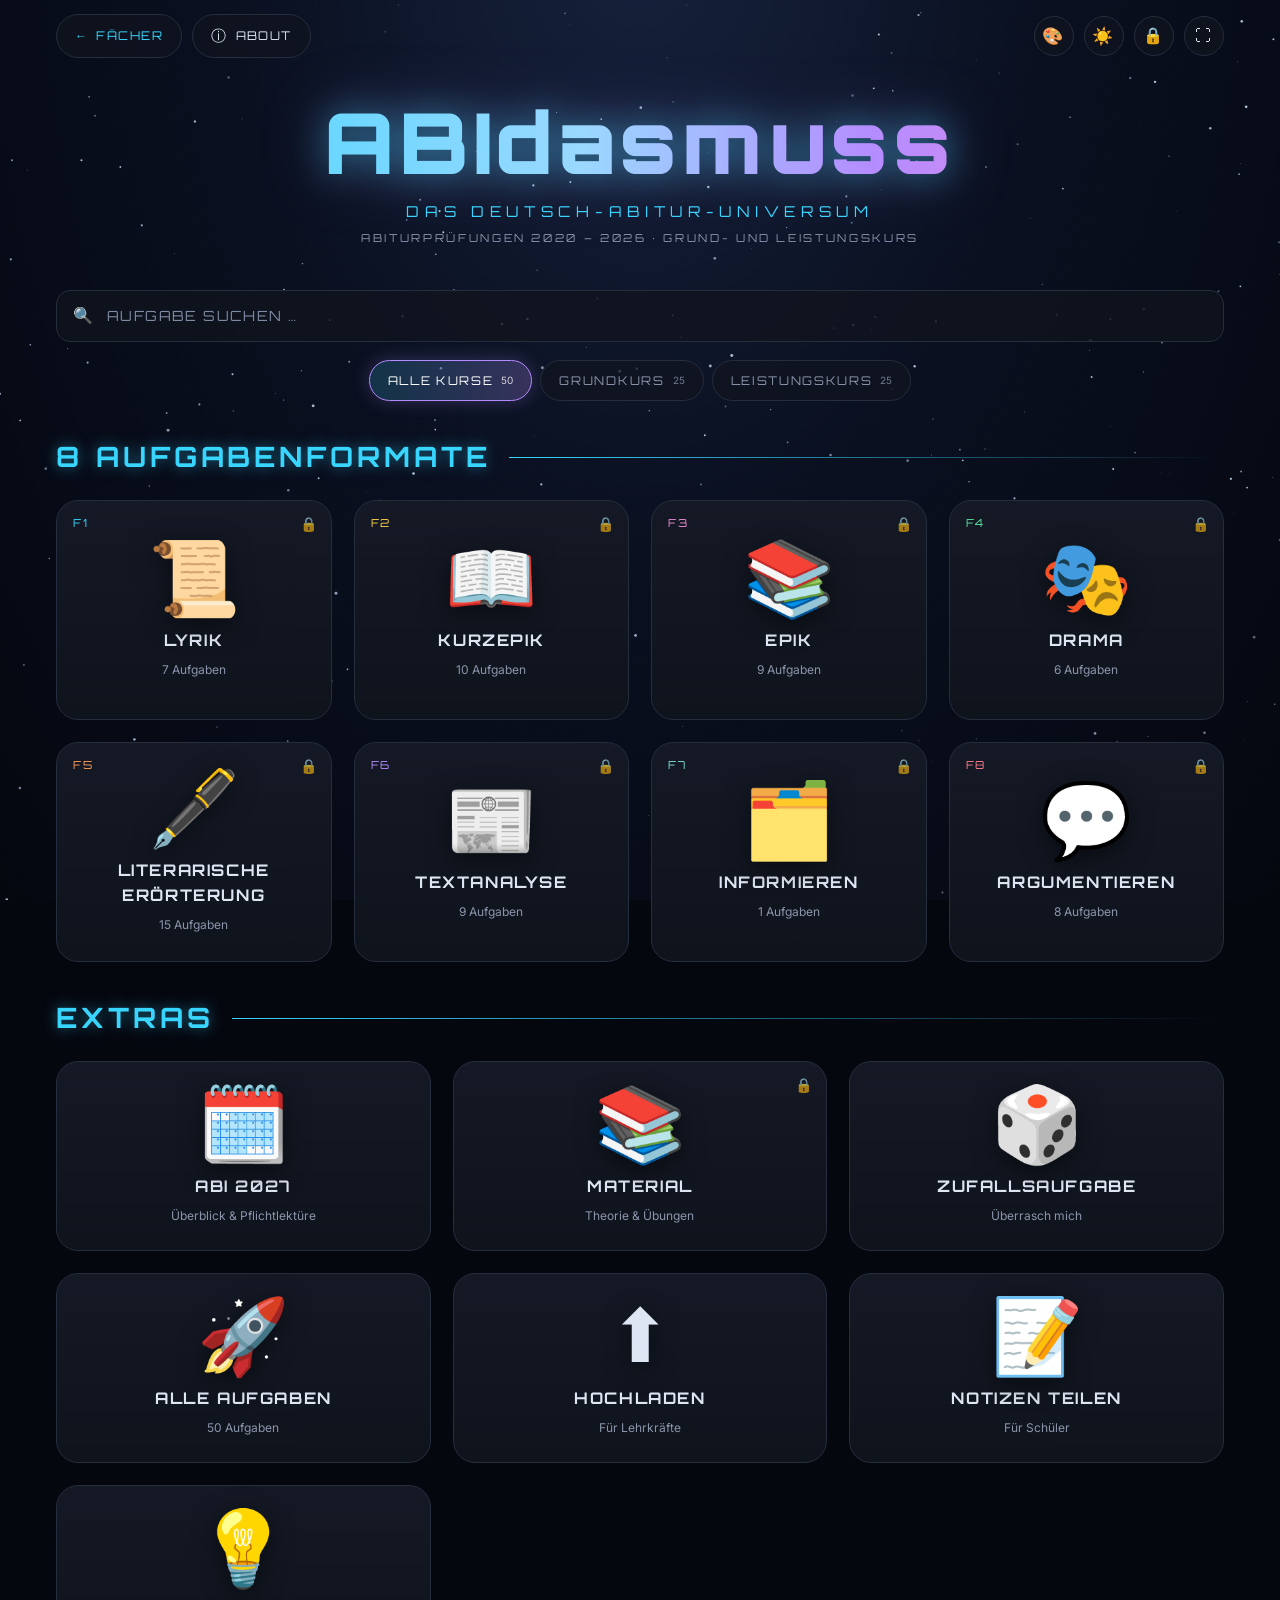
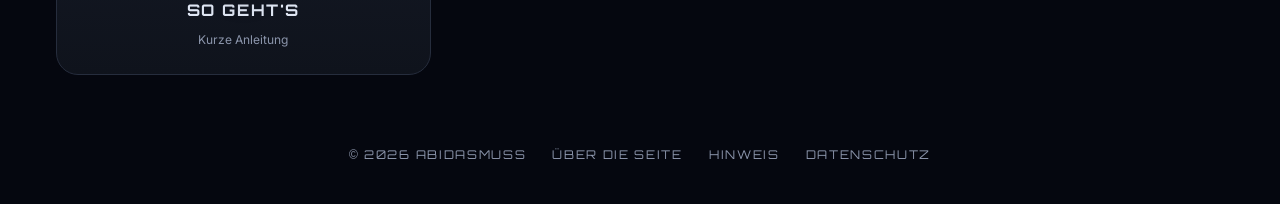
==== commit 59eee6ff: "Schülernotizen: „Notizen teilen“ für Schüler (VBWL, Geso, Deutsch), eigener Tag und Abschnitt bei Vo" ====
--- a/deutsch/index.html
+++ b/deutsch/index.html
@@ -12,7 +12,7 @@
 <script>try{var d=document.documentElement;if(localStorage.getItem('abi-theme')==='light')d.dataset.theme='light';var b=localStorage.getItem('abi-bg');if(/^#[0-9a-f]{6}$/i.test(b||'')){d.style.setProperty('--userbg',b);d.classList.add('custombg')}var f=localStorage.getItem('abi-fg');if(/^#[0-9a-f]{6}$/i.test(f||'')){d.style.setProperty('--userfg',f);d.classList.add('customfg')}}catch(e){}</script>
 <link rel="icon" href="data:image/svg+xml,<svg xmlns='http://www.w3.org/2000/svg' viewBox='0 0 100 100'><text y='.9em' font-size='90'>📖</text></svg>">
 <link rel="stylesheet" href="../fonts/fonts.css">
-<link rel="stylesheet" href="../style.css?v=15">
+<link rel="stylesheet" href="../style.css?v=16">
 <style>@media (max-width:480px){.topbar-left .ptxt{display:none}}
 .gteil{margin-bottom:6px}.gteil ul ul{margin:4px 0}.gteil li{margin:3px 0}
 .gthemen{color:var(--muted);font-size:13px;margin:14px 0 4px}
@@ -170,6 +170,6 @@
 
 <script>window.__V = "4"; window.__UPLOAD = "https://abidasmuss-upload.brunokmoch08.workers.dev";</script>
 <script src="data/meta.js?v=4"></script>
-<script src="app.js?v=4"></script>
+<script src="app.js?v=5"></script>
 </body>
 </html>
--- a/style.css
+++ b/style.css
@@ -510,3 +510,12 @@
   #printArea table.bab.kalk td.lbl{width:auto}
   #printArea .note,#printArea h3.sub{break-after:avoid;page-break-after:avoid}
 }
+
+/* Schülernotizen */
+.badge.sn,em.sn{color:#1e1600;background:var(--gold);border-color:var(--gold);font-weight:700}
+em.sn{font-family:Orbitron,sans-serif;font-size:9px;letter-spacing:.12em;padding:2px 7px;border-radius:99px;margin-left:6px;vertical-align:middle;font-style:normal}
+html[data-theme="light"] .badge.sn,html[data-theme="light"] em.sn{color:#fff}
+.snhead{display:flex;flex-wrap:wrap;align-items:center;gap:8px 12px;margin:22px 0 12px;padding-top:14px;border-top:1px dashed color-mix(in srgb,var(--gold) 45%,transparent);font-family:Orbitron,sans-serif;font-size:12px;letter-spacing:.14em;color:var(--gold)}
+.snhead .cnt{font-size:11px;padding:2px 8px;border-radius:99px;border:1px solid color-mix(in srgb,var(--gold) 50%,transparent)}
+.snhead small{flex-basis:100%;font-family:Inter,sans-serif;letter-spacing:0;font-size:12px;color:var(--muted)}
+.info.snhint{margin:0 0 14px;padding:12px 14px;border-radius:14px;border:1px solid color-mix(in srgb,var(--gold) 40%,transparent);background:color-mix(in srgb,var(--gold) 8%,transparent);font-size:14px;line-height:1.5}
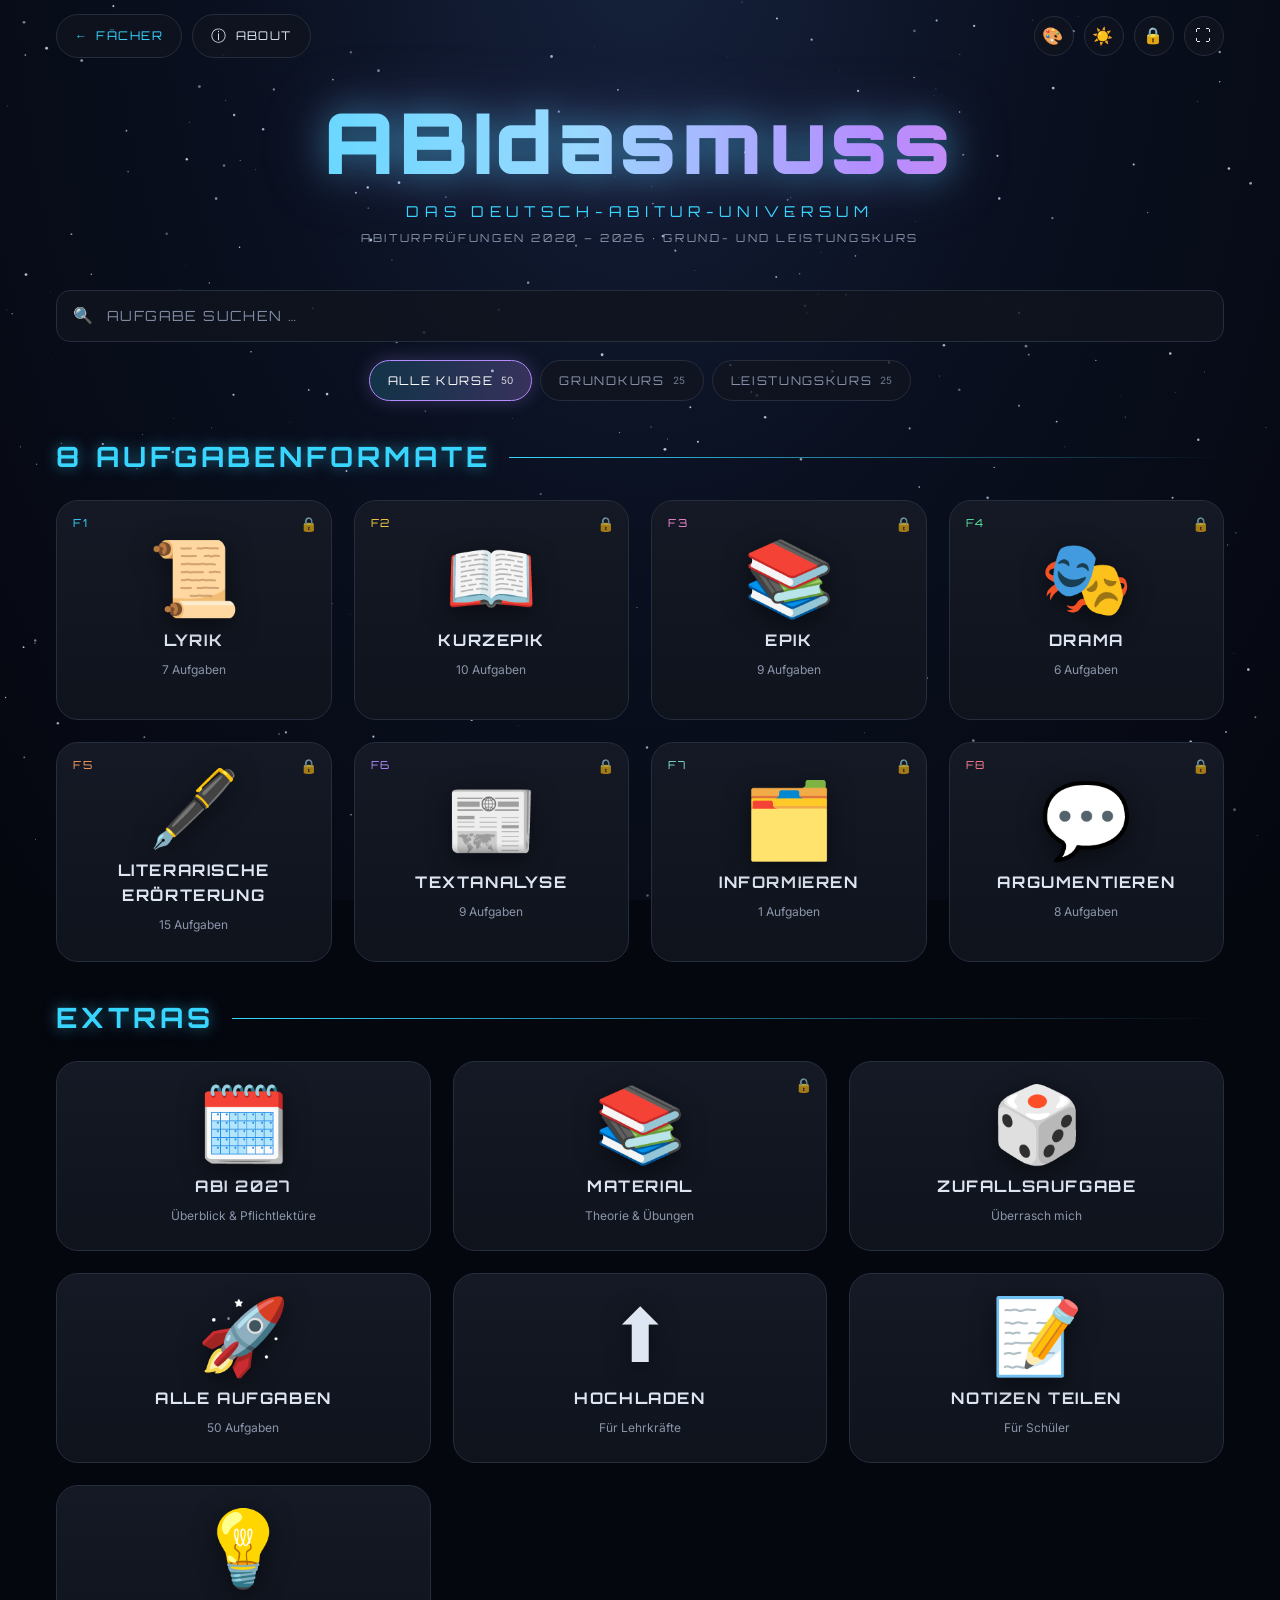
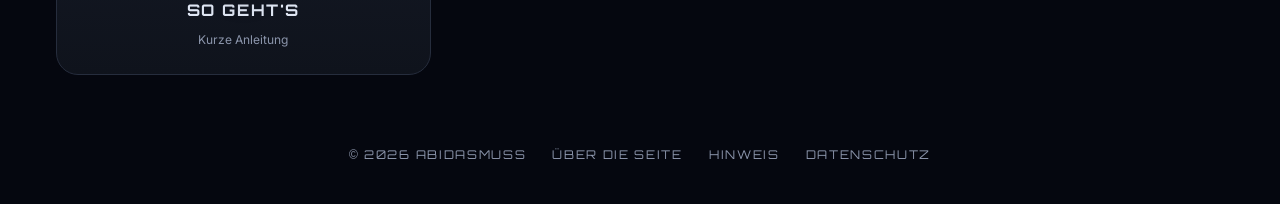
==== commit 22083896: "Gruppenchat (VBWL + Geso): Teilaufgabe markieren und im Chat fragen; Nachrichten Ende-zu-Ende mit AE" ====
--- a/deutsch/index.html
+++ b/deutsch/index.html
@@ -12,7 +12,7 @@
 <script>try{var d=document.documentElement;if(localStorage.getItem('abi-theme')==='light')d.dataset.theme='light';var b=localStorage.getItem('abi-bg');if(/^#[0-9a-f]{6}$/i.test(b||'')){d.style.setProperty('--userbg',b);d.classList.add('custombg')}var f=localStorage.getItem('abi-fg');if(/^#[0-9a-f]{6}$/i.test(f||'')){d.style.setProperty('--userfg',f);d.classList.add('customfg')}}catch(e){}</script>
 <link rel="icon" href="data:image/svg+xml,<svg xmlns='http://www.w3.org/2000/svg' viewBox='0 0 100 100'><text y='.9em' font-size='90'>📖</text></svg>">
 <link rel="stylesheet" href="../fonts/fonts.css">
-<link rel="stylesheet" href="../style.css?v=16">
+<link rel="stylesheet" href="../style.css?v=17">
 <style>@media (max-width:480px){.topbar-left .ptxt{display:none}}
 .gteil{margin-bottom:6px}.gteil ul ul{margin:4px 0}.gteil li{margin:3px 0}
 .gthemen{color:var(--muted);font-size:13px;margin:14px 0 4px}
--- a/style.css
+++ b/style.css
@@ -519,3 +519,26 @@
 .snhead .cnt{font-size:11px;padding:2px 8px;border-radius:99px;border:1px solid color-mix(in srgb,var(--gold) 50%,transparent)}
 .snhead small{flex-basis:100%;font-family:Inter,sans-serif;letter-spacing:0;font-size:12px;color:var(--muted)}
 .info.snhint{margin:0 0 14px;padding:12px 14px;border-radius:14px;border:1px solid color-mix(in srgb,var(--gold) 40%,transparent);background:color-mix(in srgb,var(--gold) 8%,transparent);font-size:14px;line-height:1.5}
+
+/* Gruppenchat */
+.askbtn{margin-left:8px;padding:2px 9px;border-radius:99px;border:1px solid color-mix(in srgb,var(--violet) 55%,transparent);background:color-mix(in srgb,var(--violet) 12%,transparent);color:var(--violet);font:600 10px/1.6 Orbitron,sans-serif;letter-spacing:.1em;cursor:pointer;vertical-align:middle;white-space:nowrap}
+.askbtn:hover{background:color-mix(in srgb,var(--violet) 25%,transparent)}
+.btn.chatbtn{border-color:color-mix(in srgb,var(--violet) 55%,transparent);color:var(--violet)}
+.chatwrap{max-width:860px;margin:0 auto;display:grid;gap:14px}
+.chatfilter{display:flex;align-items:center;gap:12px;flex-wrap:wrap;color:var(--muted);font-size:14px}
+.chatlog{display:flex;flex-direction:column;gap:12px;max-height:62vh;overflow-y:auto;padding:4px 4px 8px}
+.chatmsg{align-self:flex-start;max-width:85%;background:var(--panel);border:1px solid var(--line);border-radius:18px 18px 18px 6px;padding:10px 14px}
+.chatmsg.mine{align-self:flex-end;border-radius:18px 18px 6px 18px;border-color:color-mix(in srgb,var(--violet) 45%,transparent);background:color-mix(in srgb,var(--violet) 10%,var(--panel))}
+.chathead{display:flex;gap:10px;align-items:baseline;font-size:13px;margin-bottom:4px}
+.chathead b{color:var(--violet)}.chathead span{color:var(--muted);font-size:12px}
+.chattext{font-size:15px;line-height:1.5;white-space:normal;overflow-wrap:anywhere}
+.chatref{border-left:3px solid var(--gold);background:color-mix(in srgb,var(--gold) 7%,transparent);border-radius:8px;padding:8px 10px;margin:4px 0 8px;font-size:13px}
+.chatref a{display:flex;flex-direction:column;color:var(--gold);text-decoration:none}.chatref a small{color:var(--muted)}
+.chatref blockquote{margin:6px 0 0;color:var(--text);opacity:.85;font-size:13px;max-height:5.5em;overflow:hidden}
+.linkbtn{background:none;border:0;padding:4px 0 0;color:var(--cyan);font-size:12px;cursor:pointer;text-decoration:underline}
+.chatform{display:grid;gap:10px;padding:14px}
+.chatform input,.chatform textarea{width:100%;box-sizing:border-box;background:var(--panel-2);color:var(--text);border:1px solid var(--line);border-radius:12px;padding:10px 12px;font:inherit;resize:vertical}
+.chatrow{display:flex;gap:10px;align-items:center;justify-content:space-between}
+.chatinfo{color:var(--muted)}
+.chatdraft{display:grid;gap:2px}
+.chatnote{font-size:13px;text-align:center}
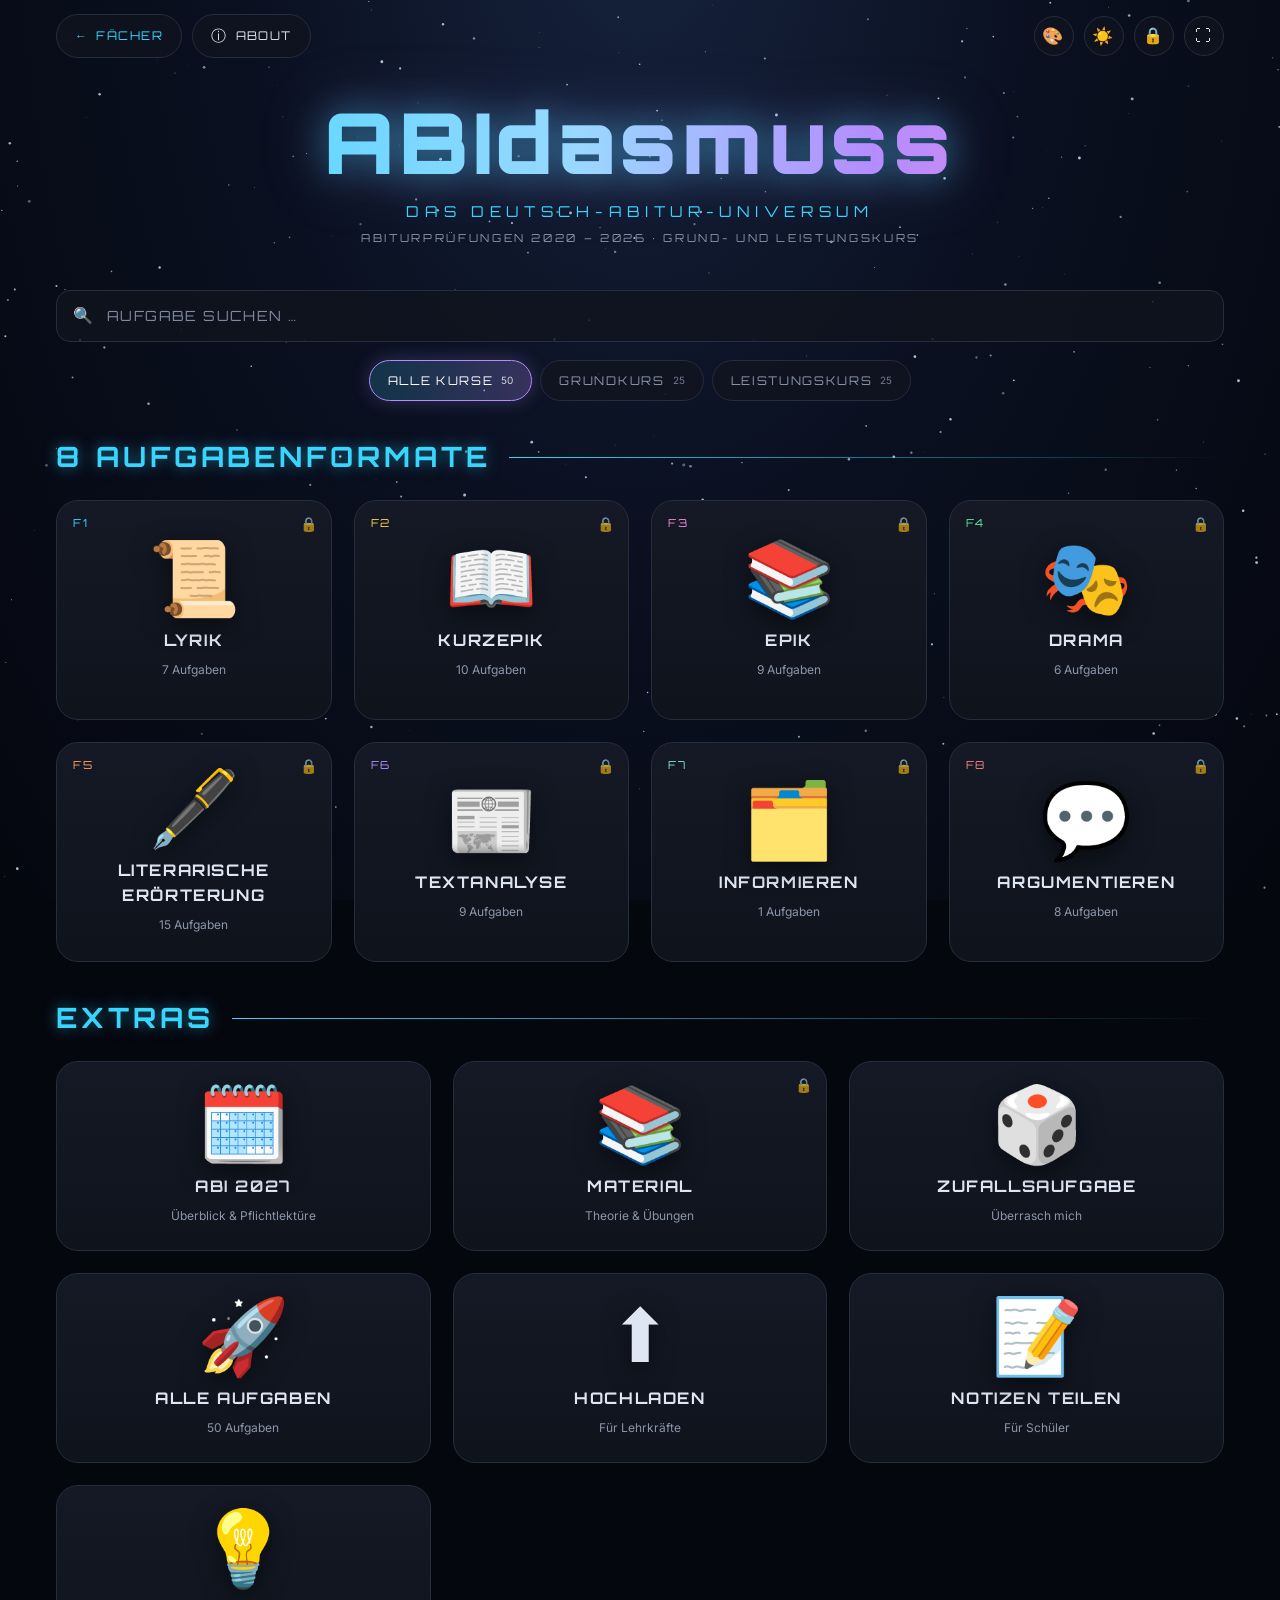
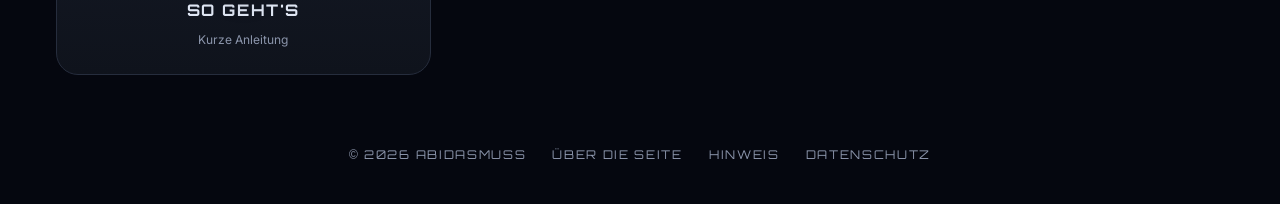
==== commit 54828aeb: "Gruppenchat: Antworten als Thread unter der Hauptnachricht und eigene Nachrichten löschen (Bezug ver" ====
--- a/deutsch/index.html
+++ b/deutsch/index.html
@@ -12,7 +12,7 @@
 <script>try{var d=document.documentElement;if(localStorage.getItem('abi-theme')==='light')d.dataset.theme='light';var b=localStorage.getItem('abi-bg');if(/^#[0-9a-f]{6}$/i.test(b||'')){d.style.setProperty('--userbg',b);d.classList.add('custombg')}var f=localStorage.getItem('abi-fg');if(/^#[0-9a-f]{6}$/i.test(f||'')){d.style.setProperty('--userfg',f);d.classList.add('customfg')}}catch(e){}</script>
 <link rel="icon" href="data:image/svg+xml,<svg xmlns='http://www.w3.org/2000/svg' viewBox='0 0 100 100'><text y='.9em' font-size='90'>📖</text></svg>">
 <link rel="stylesheet" href="../fonts/fonts.css">
-<link rel="stylesheet" href="../style.css?v=17">
+<link rel="stylesheet" href="../style.css?v=18">
 <style>@media (max-width:480px){.topbar-left .ptxt{display:none}}
 .gteil{margin-bottom:6px}.gteil ul ul{margin:4px 0}.gteil li{margin:3px 0}
 .gthemen{color:var(--muted);font-size:13px;margin:14px 0 4px}
--- a/style.css
+++ b/style.css
@@ -542,3 +542,14 @@
 .chatinfo{color:var(--muted)}
 .chatdraft{display:grid;gap:2px}
 .chatnote{font-size:13px;text-align:center}
+.thread{display:flex;flex-direction:column;gap:6px}
+.threadbar{display:flex;gap:16px;padding-left:14px}
+.thread > .chatmsg.mine + .threadbar{align-self:flex-end;padding:0 14px 0 0}
+.replies{display:flex;flex-direction:column;gap:8px;margin-left:26px;padding-left:12px;border-left:2px solid color-mix(in srgb,var(--violet) 35%,transparent)}
+.chatmsg.reply{max-width:90%;font-size:14px}
+.chatmsg.gone{color:var(--muted);font-style:italic;font-size:14px}
+.chatactions{margin-top:4px;text-align:right}
+.linkbtn.danger{color:var(--red)}
+.delask{font-size:12px;color:var(--muted)}
+.replybox{margin-left:26px;display:grid;gap:8px}
+.replybox textarea{width:100%;box-sizing:border-box;background:var(--panel-2);color:var(--text);border:1px solid color-mix(in srgb,var(--violet) 45%,transparent);border-radius:12px;padding:10px 12px;font:inherit;resize:vertical}
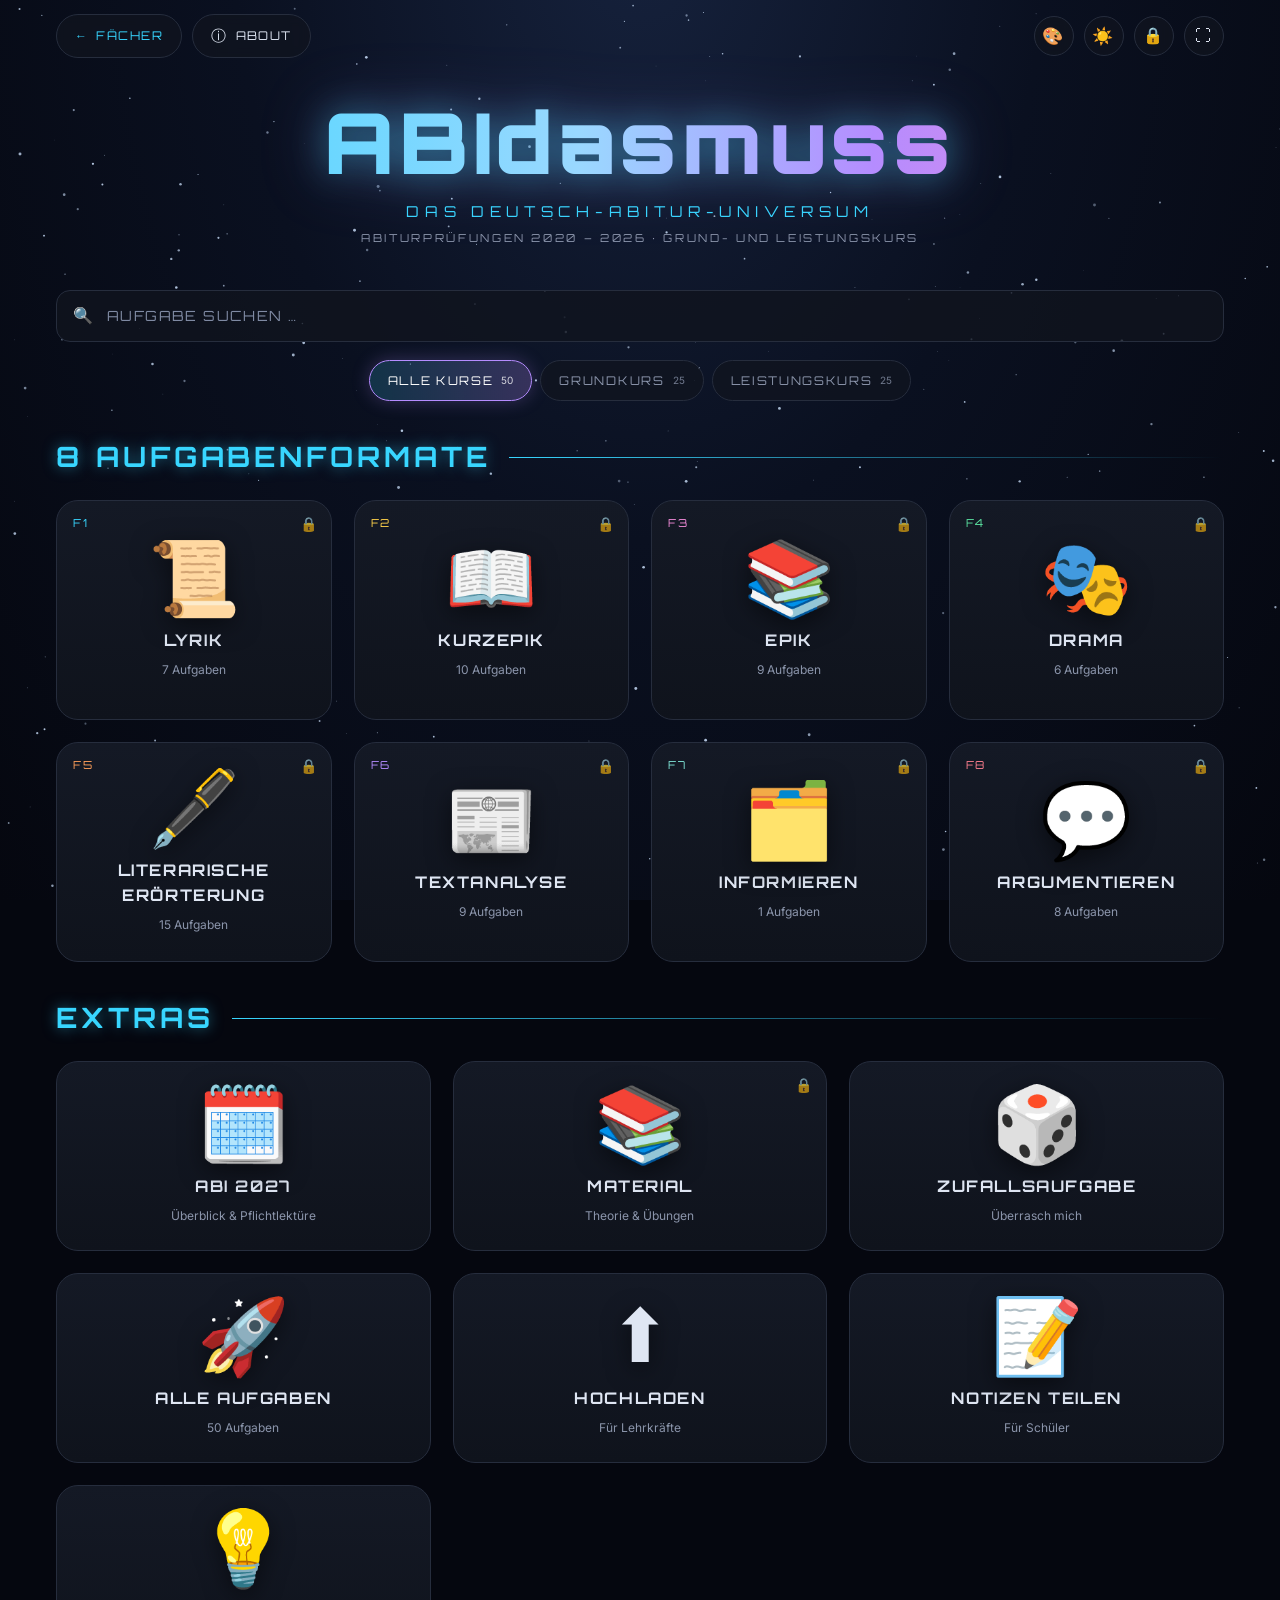
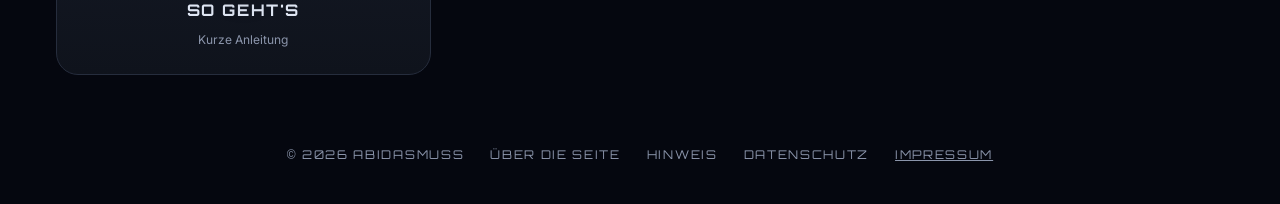
==== commit 5e16a1fd: "Datenschutzerklärung komplett überarbeitet (Gruppenchat/Supabase, Schülernotizen, Konverter, Browser" ====
--- a/deutsch/index.html
+++ b/deutsch/index.html
@@ -12,7 +12,7 @@
 <script>try{var d=document.documentElement;if(localStorage.getItem('abi-theme')==='light')d.dataset.theme='light';var b=localStorage.getItem('abi-bg');if(/^#[0-9a-f]{6}$/i.test(b||'')){d.style.setProperty('--userbg',b);d.classList.add('custombg')}var f=localStorage.getItem('abi-fg');if(/^#[0-9a-f]{6}$/i.test(f||'')){d.style.setProperty('--userfg',f);d.classList.add('customfg')}}catch(e){}</script>
 <link rel="icon" href="data:image/svg+xml,<svg xmlns='http://www.w3.org/2000/svg' viewBox='0 0 100 100'><text y='.9em' font-size='90'>📖</text></svg>">
 <link rel="stylesheet" href="../fonts/fonts.css">
-<link rel="stylesheet" href="../style.css?v=18">
+<link rel="stylesheet" href="../style.css?v=19">
 <style>@media (max-width:480px){.topbar-left .ptxt{display:none}}
 .gteil{margin-bottom:6px}.gteil ul ul{margin:4px 0}.gteil li{margin:3px 0}
 .gthemen{color:var(--muted);font-size:13px;margin:14px 0 4px}
@@ -84,6 +84,7 @@
   <button class="link" data-open="about">ÜBER DIE SEITE</button>
   <button class="link" data-open="hinweis">HINWEIS</button>
   <button class="link" data-open="datenschutz">DATENSCHUTZ</button>
+  <a class="link" href="../impressum.html">IMPRESSUM</a>
 </footer>
 
 <!-- Modals -->
@@ -149,21 +150,50 @@
   <div class="modal-box legal">
     <div class="modal-icon">🛡️</div>
     <h2 id="dsTitle">DATENSCHUTZ</h2>
-    <h3>1. Verantwortlich</h3>
-    <p>Bruno Kmoch · E-Mail: <a href="mailto:brunokmoch08@gmail.com">brunokmoch08@gmail.com</a><br>ABIdasmuss ist eine private, nicht-kommerzielle Lernseite zur Abiturvorbereitung. Es gibt keine Nutzerkonten, keine Cookies, keine Werbung und kein Tracking oder Analyse-Tool.</p>
-    <h3>2. Hosting (GitHub Pages)</h3>
-    <p>Die Seite liegt bei GitHub Pages, einem Dienst der GitHub Inc., 88 Colin P. Kelly Jr. Street, San Francisco, CA 94107, USA. Beim Aufruf verarbeitet GitHub technisch notwendige Daten wie deine IP-Adresse, Datum und Uhrzeit, die aufgerufene Datei und Browser-Informationen, um die Seite auszuliefern und vor Angriffen zu schützen. GitHub ist unter dem EU-US Data Privacy Framework zertifiziert. Rechtsgrundlage ist Art. 6 Abs. 1 lit. f DSGVO (berechtigtes Interesse an einer sicheren Bereitstellung). Mehr dazu: <a href="https://docs.github.com/de/site-policy/privacy-policies/github-general-privacy-statement" target="_blank" rel="noopener">Datenschutzerklärung von GitHub</a>.</p>
-    <h3>3. Schriftarten</h3>
-    <p>Die Schriften Orbitron und Inter liegen direkt auf dieser Seite. Es wird keine Verbindung zu Google oder anderen Schriften-Diensten aufgebaut.</p>
-    <h3>4. Passwort und Verschlüsselung</h3>
-    <p>Aufgaben, Lösungen und Materialien liegen verschlüsselt auf dem Server und werden erst in deinem Browser entschlüsselt. Dein Passwort wird dabei nicht übertragen und nirgends gespeichert.</p>
-    <h3>5. Speicher im Browser</h3>
-    <p>Die Seite speichert nur in deinem Browser, nichts davon wird an mich übertragen: im <i>localStorage</i> deine Farb- und Hell/Dunkel-Einstellung, deine Kurswahl (GK/LK) sowie bei Lehrkräften den eingegebenen Upload-Code; im <i>sessionStorage</i> den aus dem Passwort abgeleiteten Schlüssel, bis du den Tab schließt oder auf 🔓 klickst. Das ist für die von dir gewünschten Funktionen unbedingt erforderlich (§ 25 Abs. 2 Nr. 2 TDDDG). Du kannst die Daten jederzeit über die Browser-Einstellungen löschen.</p>
-    <h3>6. Hochladen (für Lehrkräfte)</h3>
-    <p>Beim Hochladen gehen die PDF-Datei, ihr Dateiname, der Upload-Code und deine IP-Adresse an einen Cloudflare Worker der Cloudflare, Inc., 101 Townsend St., San Francisco, CA 94107, USA (zertifiziert unter dem EU-US Data Privacy Framework). Von dort wird die Datei in ein privates GitHub-Repository übertragen (eigener Eingang für Deutsch), automatisch eingeordnet, verschlüsselt und auf dieser Seite veröffentlicht. Die unverschlüsselte Originaldatei wird danach gelöscht. Rechtsgrundlage ist Art. 6 Abs. 1 lit. f DSGVO; das verschlüsselte Material bleibt online, bis du seine Löschung verlangst.</p>
-    <h3>7. Deine Rechte</h3>
-    <p>Du hast das Recht auf Auskunft (Art. 15), Berichtigung (Art. 16), Löschung (Art. 17), Einschränkung der Verarbeitung (Art. 18), Datenübertragbarkeit (Art. 20) und Widerspruch (Art. 21 DSGVO). Schreib mir dafür einfach eine E-Mail. Außerdem kannst du dich bei einer Datenschutz-Aufsichtsbehörde beschweren, z. B. bei der Sächsischen Datenschutz- und Transparenzbeauftragten, Devrientstraße 5, 01067 Dresden.</p>
-    <p class="dsstand">Stand: Oktober 2026</p>
+    <p>Diese Datenschutzerklärung informiert dich nach Art. 13 DSGVO darüber, welche personenbezogenen Daten beim Besuch und bei der Nutzung von ABIdasmuss (abibruno.github.io) verarbeitet werden, wozu und auf welcher Rechtsgrundlage. Sie gilt für alle Bereiche der Seite (Startseite, VBWL, Geso, Deutsch, Geschichte und PDF-Konverter).</p>
+    <h3>1. Verantwortlicher</h3>
+    <p>Bruno Kmoch · E-Mail: <a href="mailto:brunokmoch08@gmail.com">brunokmoch08@gmail.com</a><br>Weitere Angaben findest du im <a href="../impressum.html">Impressum</a>. Ein Datenschutzbeauftragter ist nicht benannt, da dafür keine gesetzliche Pflicht besteht (Art. 37 DSGVO, § 38 BDSG).</p>
+    <h3>2. Das Wichtigste in Kürze</h3>
+    <p>ABIdasmuss ist eine private, nicht-kommerzielle Lernseite zur Abiturvorbereitung. Es gibt keine Nutzerkonten, keine Cookies, keine Werbung, kein Tracking und keine Analyse- oder Statistik-Tools. Es werden keine Inhalte von Drittanbietern (z. B. Google Fonts, YouTube, Social-Media-Plugins oder CDNs) eingebunden. Personenbezogene Daten entstehen nur beim Aufruf der Seite (Hosting), wenn du freiwillig Dateien hochlädst oder wenn du den Gruppenchat nutzt.</p>
+    <h3>3. Hosting und Aufruf der Seite (GitHub Pages)</h3>
+    <p>Die Seite wird über GitHub Pages bereitgestellt, einen Dienst der GitHub, Inc., 88 Colin P. Kelly Jr. Street, San Francisco, CA 94107, USA. Bei jedem Aufruf verarbeitet GitHub technisch notwendige Daten: deine IP-Adresse, Datum und Uhrzeit, die aufgerufene Datei, die übertragene Datenmenge sowie Browser- und Betriebssystem-Informationen. Das ist nötig, um dir die Seite auszuliefern und sie vor Missbrauch und Angriffen zu schützen. Ich selbst habe auf diese Protokolle keinen Zugriff und werte sie nicht aus. GitHub speichert sie nach eigenen Angaben nur für begrenzte Zeit zu Sicherheitszwecken.<br>Rechtsgrundlage ist Art. 6 Abs. 1 lit. f DSGVO (berechtigtes Interesse an einer sicheren und funktionierenden Bereitstellung der Seite). Die Übermittlung in die USA stützt sich auf den Angemessenheitsbeschluss der EU-Kommission zum EU-US Data Privacy Framework (Art. 45 DSGVO), unter dem GitHub zertifiziert ist. Mehr: <a href="https://docs.github.com/de/site-policy/privacy-policies/github-general-privacy-statement" target="_blank" rel="noopener">Datenschutzerklärung von GitHub</a>.</p>
+    <h3>4. Schriftarten und externe Inhalte</h3>
+    <p>Die Schriften Orbitron und Inter sowie alle Programmbibliotheken (z. B. für den PDF-Konverter) liegen direkt auf dieser Seite. Beim Laden wird keine Verbindung zu Google oder anderen Drittanbietern aufgebaut. Eine Sicherheitsrichtlinie (Content-Security-Policy) sorgt technisch dafür, dass die Seite nur mit den in dieser Erklärung genannten Diensten Verbindung aufnehmen kann. Beim Klick auf externe Links wird kein Referrer übertragen.</p>
+    <h3>5. Passwortschutz und Verschlüsselung</h3>
+    <p>Aufgaben, Lösungen und Vorlesungen liegen nur verschlüsselt auf dem Server und werden erst in deinem Browser entschlüsselt. Dein Passwort wird dabei weder an mich noch an einen anderen Dienst übertragen und nirgends gespeichert.</p>
+    <h3>6. Speicher im Browser (localStorage / sessionStorage)</h3>
+    <p>Für einzelne Funktionen speichert die Seite Daten ausschließlich lokal in deinem Browser. Nichts davon wird automatisch an mich übertragen:</p>
+    <ul>
+      <li><b>Darstellung:</b> Farb- und Hell/Dunkel-Einstellung.</li>
+      <li><b>Entsperren:</b> der aus dem Passwort abgeleitete Schlüssel (nur im sessionStorage, bis du den Tab schließt oder auf 🔓 klickst).</li>
+      <li><b>Hochladen:</b> der eingegebene Upload-Code, damit du ihn nicht jedes Mal neu eintippen musst.</li>
+      <li><b>Deutsch / Geschichte:</b> gewählter Kurs (GK/LK) sowie deine eigenen Notizen, Häkchen und Punktestände in der Methodenwerkstatt.</li>
+      <li><b>Gruppenchat:</b> dein selbst gewählter Anzeigename, eine zufällige Geräte-Kennung (damit deine eigenen Nachrichten markiert werden) und geheime Lösch-Schlüssel für deine eigenen Nachrichten.</li>
+    </ul>
+    <p>Das Speichern und Auslesen ist für die von dir ausdrücklich gewünschten Funktionen unbedingt erforderlich (§ 25 Abs. 2 Nr. 2 TDDDG); eine Einwilligung ist dafür nicht nötig. Du kannst diese Daten jederzeit über die Einstellungen deines Browsers („Websitedaten löschen“) entfernen. Dann gehen allerdings z. B. deine Notizen und die Möglichkeit verloren, eigene Chat-Nachrichten zu löschen.</p>
+    <h3>7. PDF-Konverter</h3>
+    <p>Der Konverter (PDF → Word/PowerPoint) arbeitet vollständig in deinem Browser. Die ausgewählte Datei wird nicht hochgeladen und verlässt dein Gerät nicht.</p>
+    <h3>8. Hochladen von Vorlesungen (Lehrkräfte) und Schülernotizen</h3>
+    <p>Lehrkräfte können Vorlesungen, Schülerinnen und Schüler eigene Zusammenfassungen („Schülernotizen“) hochladen. Das ist freiwillig und nur mit dem jeweiligen Upload-Code möglich. Dabei werden die PDF-Datei mit ihrem Inhalt, der Dateiname, das gewählte Fach und der Lernbereich, der Upload-Code sowie deine IP-Adresse an einen Cloudflare Worker der Cloudflare, Inc., 101 Townsend St., San Francisco, CA 94107, USA, übertragen. Die IP-Adresse wird dort nur kurzzeitig verwendet, um massenhaftes Durchprobieren des Upload-Codes zu bremsen (Rate-Limit); ich speichere sie nicht.<br>Von dort wird die Datei in ein privates GitHub-Repository übertragen, automatisch dem passenden Thema zugeordnet, verschlüsselt und auf dieser Seite veröffentlicht (Schülernotizen mit dem Tag „Schülernotizen“). Die unverschlüsselte Originaldatei wird danach gelöscht. Veröffentlichte Dateien können alle lesen, die das Passwort des jeweiligen Fachs kennen.<br><b>Bitte lade nur eigene Inhalte hoch und keine personenbezogenen Daten anderer</b> (z. B. Namen, Fotos oder Kontaktdaten von Mitschülern oder Lehrkräften).<br>Rechtsgrundlage ist Art. 6 Abs. 1 lit. f DSGVO (berechtigtes Interesse an einem gemeinsamen Lernangebot und an einem missbrauchssicheren Upload). Cloudflare und GitHub sind unter dem EU-US Data Privacy Framework zertifiziert (Art. 45 DSGVO). Hochgeladene Dateien bleiben online, solange die Seite betrieben wird oder bis du ihre Löschung verlangst. Eine kurze E-Mail genügt.</p>
+    <h3>9. Gruppenchat (VBWL und Geso)</h3>
+    <p>Im Gruppenchat kannst du freiwillig Fragen zu Aufgaben stellen und beantworten. Die Nachrichten werden bei Supabase gespeichert (Vertragspartner: Supabase Pte. Ltd., Singapur; Serverstandort: Frankfurt am Main, Deutschland). Mit Supabase besteht ein Auftragsverarbeitungsvertrag (Art. 28 DSGVO). Für mögliche Zugriffe von außerhalb der EU gelten die EU-Standardvertragsklauseln (Art. 46 Abs. 2 lit. c DSGVO).</p>
+    <p>Bevor eine Nachricht dein Gerät verlässt, wird sie in deinem Browser mit AES-256-GCM verschlüsselt. Der Schlüssel wird aus dem Passwort des Fachs abgeleitet. Gespeichert werden nur: das Fach, die verschlüsselte Nachricht (darin Anzeigename, Text, Bezug zur Aufgabe und ggf. zur beantworteten Nachricht), ein technischer Zufallswert (IV), der Zeitpunkt sowie ein nicht umkehrbarer Hash deines Lösch-Schlüssels. Supabase kann die Inhalte nicht lesen. Lesen können sie alle, die das Passwort des jeweiligen Fachs kennen, also alle Teilnehmenden des Kurses einschließlich mir als Betreiber. Die Seite speichert keine IP-Adressen in der Datenbank. Supabase verarbeitet beim Abruf technisch bedingt deine IP-Adresse in kurzlebigen Server-Protokollen.</p>
+    <p><b>Bitte nutze nur einen Spitznamen und gib keine Nachnamen, Telefonnummern, Adressen oder sonstigen persönlichen Daten von dir oder anderen an.</b></p>
+    <p>Rechtsgrundlage ist Art. 6 Abs. 1 lit. f DSGVO (berechtigtes Interesse an gegenseitiger Lernunterstützung). Die Nutzung ist freiwillig. Deine eigenen Nachrichten kannst du jederzeit selbst löschen (solange die Lösch-Schlüssel in deinem Browser vorhanden sind), ansonsten lösche ich sie auf Anfrage per E-Mail. Unabhängig davon lösche ich den gesamten Chatverlauf spätestens zum Ende des Schuljahres (31. Juli). Missbräuchliche Nachrichten kann ich jederzeit entfernen.</p>
+    <h3>10. Empfänger im Überblick</h3>
+    <p>Daten erhalten nur die oben genannten Dienstleister, also GitHub (Hosting, Ablage der Uploads), Cloudflare (Upload-Weiterleitung) und Supabase (Chat-Speicherung), jeweils nur, soweit es für die genannte Funktion nötig ist. Eine Weitergabe an sonstige Dritte, ein Verkauf oder eine Nutzung für Werbung findet nicht statt.</p>
+    <h3>11. Keine Pflicht, keine automatisierten Entscheidungen</h3>
+    <p>Du bist nicht verpflichtet, Daten bereitzustellen. Ohne den technisch nötigen Seitenaufruf kann die Seite aber nicht angezeigt werden. Uploads und Chat sind vollständig freiwillig. Es findet keine automatisierte Entscheidungsfindung und kein Profiling statt (Art. 22 DSGVO).</p>
+    <h3>12. Deine Rechte</h3>
+    <p>Du hast das Recht auf Auskunft (Art. 15), Berichtigung (Art. 16), Löschung (Art. 17), Einschränkung der Verarbeitung (Art. 18) und Datenübertragbarkeit (Art. 20 DSGVO). Schreib mir dafür einfach eine E-Mail.</p>
+    <p><b>Widerspruchsrecht (Art. 21 DSGVO):</b> Soweit Daten auf Grundlage von Art. 6 Abs. 1 lit. f DSGVO verarbeitet werden, kannst du aus Gründen, die sich aus deiner besonderen Situation ergeben, jederzeit widersprechen. Eine formlose E-Mail genügt.</p>
+    <p>Außerdem kannst du dich bei einer Datenschutz-Aufsichtsbehörde beschweren (Art. 77 DSGVO), z. B. bei der Sächsischen Datenschutz- und Transparenzbeauftragten, Devrientstraße 5, 01067 Dresden.</p>
+    <h3>13. Sicherheit</h3>
+    <p>Die Seite wird ausschließlich verschlüsselt über HTTPS ausgeliefert. Inhalte und Chat-Nachrichten sind zusätzlich Ende-zu-Ende verschlüsselt, und Uploads sind durch Zugangscode und Rate-Limit geschützt. Eine absolute Sicherheit kann bei der Übertragung über das Internet aber niemand garantieren.</p>
+    <h3>14. Änderungen</h3>
+    <p>Ich passe diese Erklärung an, wenn neue Funktionen dazukommen oder sich die Rechtslage ändert. Es gilt die jeweils hier veröffentlichte Fassung.</p>
+    <p class="dsstand">Stand: November 2026</p>
+    <p class="dsstand"><a href="../datenschutz.html">Als eigene Seite öffnen</a> · <a href="../impressum.html">Impressum</a></p>
     <button class="btn" data-close>SCHLIESSEN</button>
   </div>
 </div>
--- a/style.css
+++ b/style.css
@@ -471,6 +471,7 @@
 .modal-box.legal p{font-size:14px;line-height:1.55}
 .modal-box.legal a{color:var(--cyan)}
 .modal-box.legal .dsstand{color:var(--muted);font-size:12px}
+.modal-box.legal ul{margin:0;padding-left:20px;font-size:14px;line-height:1.55;text-align:left}
 .uphelp .dslink{background:none;border:0;padding:0;color:var(--cyan);font:inherit;text-decoration:underline;cursor:pointer}
 
 /* ---------- Arbeitsblatt / Lösung drucken ---------- */
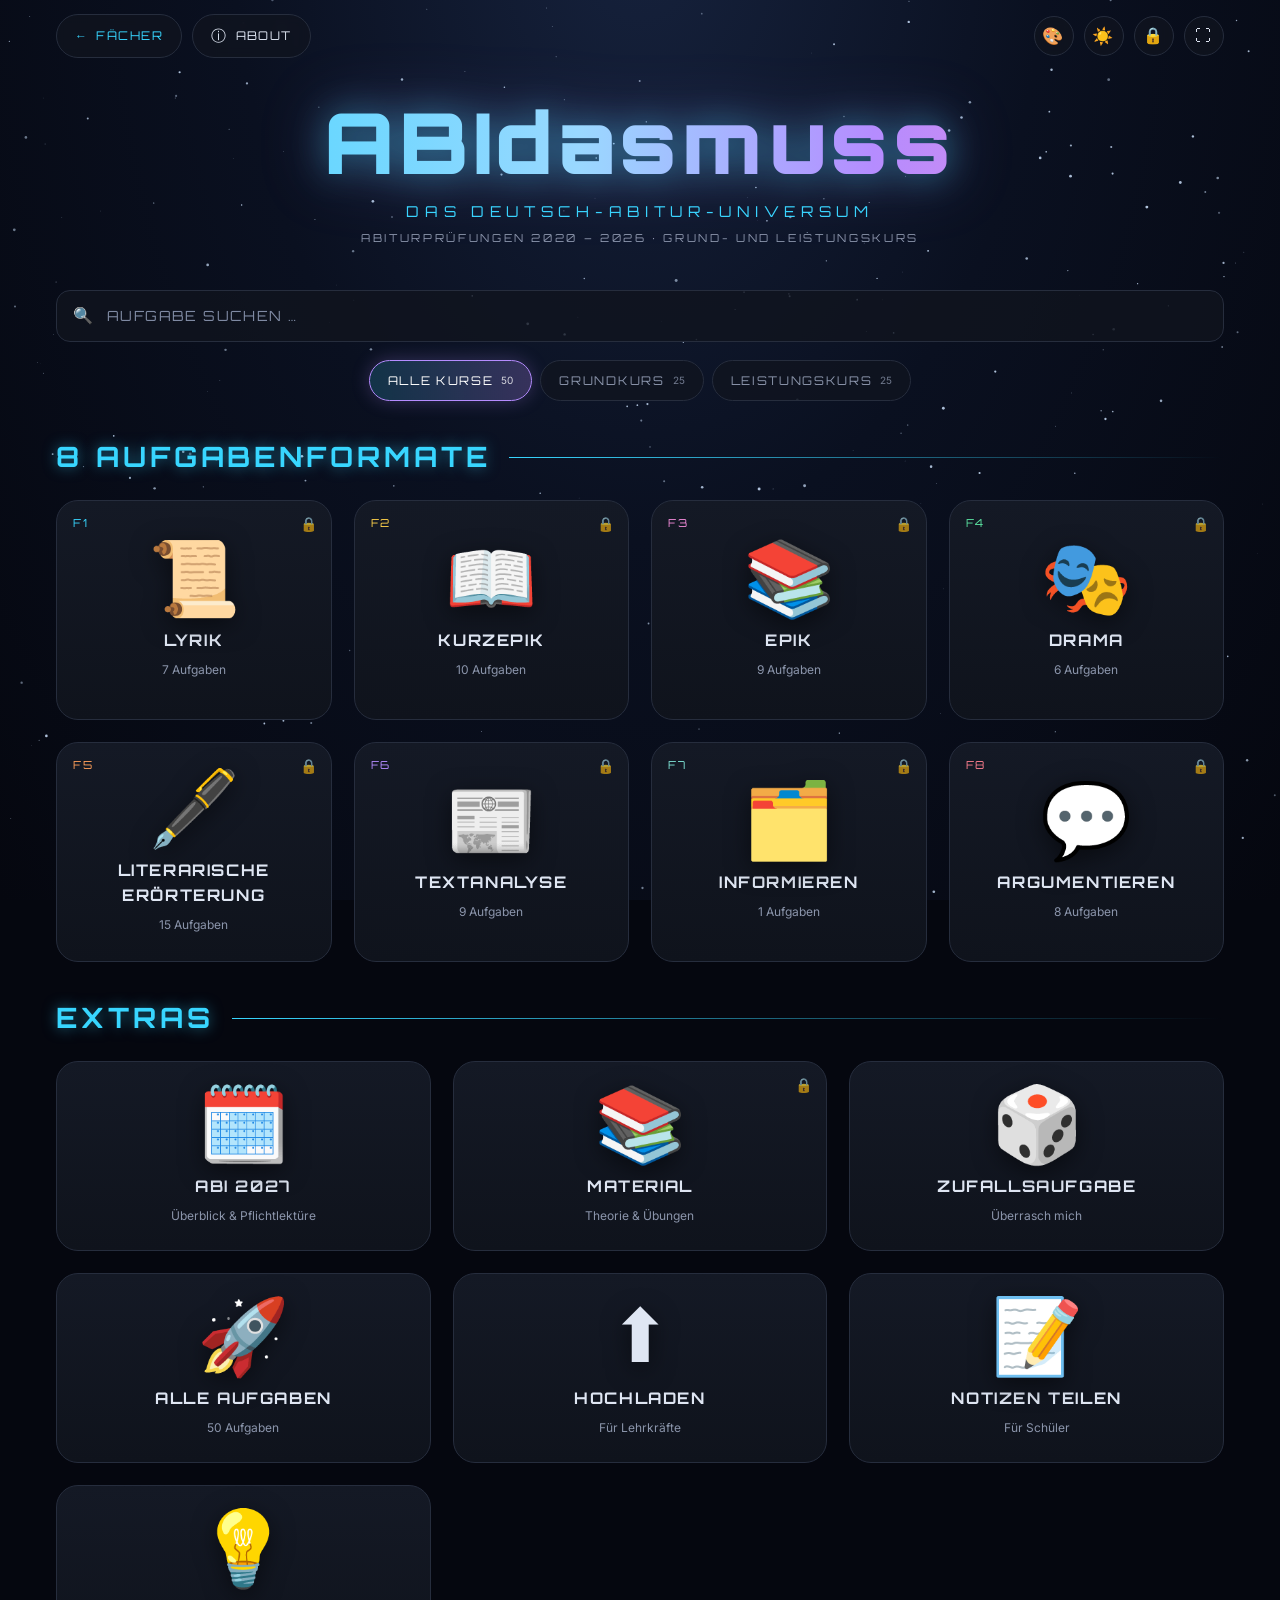
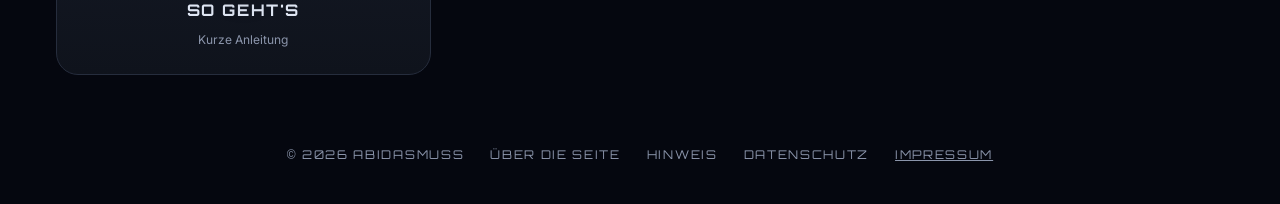
==== commit 980b3355: "VBWL: „Antwort prüfen“ – eigene Antwort mit dem Erwartungsbild vergleichen Stufe 1: Stichwort- und Z" ====
--- a/deutsch/index.html
+++ b/deutsch/index.html
@@ -154,11 +154,12 @@
     <h3>1. Verantwortlicher</h3>
     <p>Bruno Kmoch · E-Mail: <a href="mailto:brunokmoch08@gmail.com">brunokmoch08@gmail.com</a><br>Weitere Angaben findest du im <a href="../impressum.html">Impressum</a>. Ein Datenschutzbeauftragter ist nicht benannt, da dafür keine gesetzliche Pflicht besteht (Art. 37 DSGVO, § 38 BDSG).</p>
     <h3>2. Das Wichtigste in Kürze</h3>
-    <p>ABIdasmuss ist eine private, nicht-kommerzielle Lernseite zur Abiturvorbereitung. Es gibt keine Nutzerkonten, keine Cookies, keine Werbung, kein Tracking und keine Analyse- oder Statistik-Tools. Es werden keine Inhalte von Drittanbietern (z. B. Google Fonts, YouTube, Social-Media-Plugins oder CDNs) eingebunden. Personenbezogene Daten entstehen nur beim Aufruf der Seite (Hosting), wenn du freiwillig Dateien hochlädst oder wenn du den Gruppenchat nutzt.</p>
+    <p>ABIdasmuss ist eine private, nicht-kommerzielle Lernseite zur Abiturvorbereitung. Es gibt keine Nutzerkonten, keine Cookies, keine Werbung, kein Tracking und keine Analyse- oder Statistik-Tools. Es werden keine Inhalte von Drittanbietern (z. B. Google Fonts, YouTube, Social-Media-Plugins oder CDNs) eingebunden. Personenbezogene Daten entstehen nur beim Aufruf der Seite (Hosting), wenn du freiwillig Dateien hochlädst , wenn du den Gruppenchat nutzt oder wenn du der KI-Prüfung zustimmst (Abschnitt 4).</p>
     <h3>3. Hosting und Aufruf der Seite (GitHub Pages)</h3>
     <p>Die Seite wird über GitHub Pages bereitgestellt, einen Dienst der GitHub, Inc., 88 Colin P. Kelly Jr. Street, San Francisco, CA 94107, USA. Bei jedem Aufruf verarbeitet GitHub technisch notwendige Daten: deine IP-Adresse, Datum und Uhrzeit, die aufgerufene Datei, die übertragene Datenmenge sowie Browser- und Betriebssystem-Informationen. Das ist nötig, um dir die Seite auszuliefern und sie vor Missbrauch und Angriffen zu schützen. Ich selbst habe auf diese Protokolle keinen Zugriff und werte sie nicht aus. GitHub speichert sie nach eigenen Angaben nur für begrenzte Zeit zu Sicherheitszwecken.<br>Rechtsgrundlage ist Art. 6 Abs. 1 lit. f DSGVO (berechtigtes Interesse an einer sicheren und funktionierenden Bereitstellung der Seite). Die Übermittlung in die USA stützt sich auf den Angemessenheitsbeschluss der EU-Kommission zum EU-US Data Privacy Framework (Art. 45 DSGVO), unter dem GitHub zertifiziert ist. Mehr: <a href="https://docs.github.com/de/site-policy/privacy-policies/github-general-privacy-statement" target="_blank" rel="noopener">Datenschutzerklärung von GitHub</a>.</p>
     <h3>4. Schriftarten und externe Inhalte</h3>
     <p>Die Schriften Orbitron und Inter sowie alle Programmbibliotheken (z. B. für den PDF-Konverter) liegen direkt auf dieser Seite. Beim Laden wird keine Verbindung zu Google oder anderen Drittanbietern aufgebaut. Eine Sicherheitsrichtlinie (Content-Security-Policy) sorgt technisch dafür, dass die Seite nur mit den in dieser Erklärung genannten Diensten Verbindung aufnehmen kann. Beim Klick auf externe Links wird kein Referrer übertragen.</p>
+    <p><b>Antwort prüfen (VBWL):</b> Bei jeder VBWL-Aufgabe kannst du deine eigene Antwort mit dem Erwartungsbild vergleichen lassen. Der Abgleich läuft vollständig in deinem Browser, dein Text wird an niemanden übertragen. Nur wenn du bei „Genauer prüfen (KI)“ ausdrücklich zustimmst, lädt dein Browser einmalig ein Sprachmodell (ca. 120 MB) von Hugging Face, Inc. (USA) herunter und legt es im Browser-Cache ab. Dabei erhält Hugging Face wie bei jedem Download deine IP-Adresse, Datum und Uhrzeit sowie Browser-Informationen. Rechtsgrundlage ist deine Einwilligung (Art. 6 Abs. 1 lit. a DSGVO). Die Übermittlung in die USA erfolgt auf Grundlage deiner ausdrücklichen Einwilligung (Art. 49 Abs. 1 lit. a DSGVO); dort gilt nicht unbedingt dasselbe Datenschutzniveau wie in der EU. Du kannst die Einwilligung jederzeit widerrufen, indem du die gespeicherten Website-Daten dieser Seite in deinem Browser löschst. Mehr: <a href="https://huggingface.co/privacy" target="_blank" rel="noopener">Datenschutzerklärung von Hugging Face</a>.</p>
     <h3>5. Passwortschutz und Verschlüsselung</h3>
     <p>Aufgaben, Lösungen und Vorlesungen liegen nur verschlüsselt auf dem Server und werden erst in deinem Browser entschlüsselt. Dein Passwort wird dabei weder an mich noch an einen anderen Dienst übertragen und nirgends gespeichert.</p>
     <h3>6. Speicher im Browser (localStorage / sessionStorage)</h3>
@@ -168,6 +169,7 @@
       <li><b>Entsperren:</b> der aus dem Passwort abgeleitete Schlüssel (nur im sessionStorage, bis du den Tab schließt oder auf 🔓 klickst).</li>
       <li><b>Hochladen:</b> der eingegebene Upload-Code, damit du ihn nicht jedes Mal neu eintippen musst.</li>
       <li><b>Deutsch / Geschichte:</b> gewählter Kurs (GK/LK) sowie deine eigenen Notizen, Häkchen und Punktestände in der Methodenwerkstatt.</li>
+      <li><b>Antwort prüfen (VBWL):</b> dein Antwort-Entwurf je Aufgabe (damit er nach dem Neuladen noch da ist), deine Zustimmung zur KI-Prüfung und, nach Zustimmung, das heruntergeladene Sprachmodell (Browser-Cache).</li>
       <li><b>Gruppenchat:</b> dein selbst gewählter Anzeigename, eine zufällige Geräte-Kennung (damit deine eigenen Nachrichten markiert werden) und geheime Lösch-Schlüssel für deine eigenen Nachrichten.</li>
     </ul>
     <p>Das Speichern und Auslesen ist für die von dir ausdrücklich gewünschten Funktionen unbedingt erforderlich (§ 25 Abs. 2 Nr. 2 TDDDG); eine Einwilligung ist dafür nicht nötig. Du kannst diese Daten jederzeit über die Einstellungen deines Browsers („Websitedaten löschen“) entfernen. Dann gehen allerdings z. B. deine Notizen und die Möglichkeit verloren, eigene Chat-Nachrichten zu löschen.</p>
@@ -181,9 +183,9 @@
     <p><b>Bitte nutze nur einen Spitznamen und gib keine Nachnamen, Telefonnummern, Adressen oder sonstigen persönlichen Daten von dir oder anderen an.</b></p>
     <p>Rechtsgrundlage ist Art. 6 Abs. 1 lit. f DSGVO (berechtigtes Interesse an gegenseitiger Lernunterstützung). Die Nutzung ist freiwillig. Deine eigenen Nachrichten kannst du jederzeit selbst löschen (solange die Lösch-Schlüssel in deinem Browser vorhanden sind), ansonsten lösche ich sie auf Anfrage per E-Mail. Unabhängig davon lösche ich den gesamten Chatverlauf spätestens zum Ende des Schuljahres (31. Juli). Missbräuchliche Nachrichten kann ich jederzeit entfernen.</p>
     <h3>10. Empfänger im Überblick</h3>
-    <p>Daten erhalten nur die oben genannten Dienstleister, also GitHub (Hosting, Ablage der Uploads), Cloudflare (Upload-Weiterleitung) und Supabase (Chat-Speicherung), jeweils nur, soweit es für die genannte Funktion nötig ist. Eine Weitergabe an sonstige Dritte, ein Verkauf oder eine Nutzung für Werbung findet nicht statt.</p>
+    <p>Daten erhalten nur die oben genannten Dienstleister, also GitHub (Hosting, Ablage der Uploads), Cloudflare (Upload-Weiterleitung), Supabase (Chat-Speicherung) und, nur nach deiner Zustimmung, Hugging Face (Download des KI-Modells), jeweils nur, soweit es für die genannte Funktion nötig ist. Eine Weitergabe an sonstige Dritte, ein Verkauf oder eine Nutzung für Werbung findet nicht statt.</p>
     <h3>11. Keine Pflicht, keine automatisierten Entscheidungen</h3>
-    <p>Du bist nicht verpflichtet, Daten bereitzustellen. Ohne den technisch nötigen Seitenaufruf kann die Seite aber nicht angezeigt werden. Uploads und Chat sind vollständig freiwillig. Es findet keine automatisierte Entscheidungsfindung und kein Profiling statt (Art. 22 DSGVO).</p>
+    <p>Du bist nicht verpflichtet, Daten bereitzustellen. Ohne den technisch nötigen Seitenaufruf kann die Seite aber nicht angezeigt werden. Uploads, Chat und KI-Prüfung sind vollständig freiwillig. Es findet keine automatisierte Entscheidungsfindung und kein Profiling statt (Art. 22 DSGVO).</p>
     <h3>12. Deine Rechte</h3>
     <p>Du hast das Recht auf Auskunft (Art. 15), Berichtigung (Art. 16), Löschung (Art. 17), Einschränkung der Verarbeitung (Art. 18) und Datenübertragbarkeit (Art. 20 DSGVO). Schreib mir dafür einfach eine E-Mail.</p>
     <p><b>Widerspruchsrecht (Art. 21 DSGVO):</b> Soweit Daten auf Grundlage von Art. 6 Abs. 1 lit. f DSGVO verarbeitet werden, kannst du aus Gründen, die sich aus deiner besonderen Situation ergeben, jederzeit widersprechen. Eine formlose E-Mail genügt.</p>
--- a/style.css
+++ b/style.css
@@ -554,3 +554,45 @@
 .delask{font-size:12px;color:var(--muted)}
 .replybox{margin-left:26px;display:grid;gap:8px}
 .replybox textarea{width:100%;box-sizing:border-box;background:var(--panel-2);color:var(--text);border:1px solid color-mix(in srgb,var(--violet) 45%,transparent);border-radius:12px;padding:10px 12px;font:inherit;resize:vertical}
+
+/* ---------- Antwort prüfen (Erwartungsbild-Check) ---------- */
+.panel.pruef{border-color:color-mix(in srgb,var(--cyan) 35%,transparent)}
+.panel.pruef h2{color:var(--cyan)}
+.pr-intro{margin:0 0 14px;color:var(--muted);font-size:14px;line-height:1.55}
+.pr-intro b{color:var(--text)}
+.pr-sel{display:flex;align-items:center;gap:10px;flex-wrap:wrap;font-size:13px;color:var(--muted);margin-bottom:10px}
+.pr-sel select{flex:1;min-width:200px;background:var(--panel-2);color:var(--text);border:1px solid var(--line);border-radius:10px;padding:8px 10px;font:inherit;font-size:14px}
+#prText{width:100%;box-sizing:border-box;background:var(--panel-2);color:var(--text);border:1px solid var(--line);border-radius:14px;padding:14px 16px;font:inherit;font-size:16px;line-height:1.55;resize:vertical;min-height:170px}
+#prText:focus,.pr-sel select:focus{outline:none;border-color:var(--cyan);box-shadow:0 0 14px rgba(56,214,255,.2)}
+.pr-actions{display:flex;flex-wrap:wrap;gap:10px;align-items:center;margin-top:12px}
+.pr-actions .btn{padding:10px 16px;font-size:12px}
+#prKI.on{border-color:var(--violet);color:var(--violet);box-shadow:0 0 12px color-mix(in srgb,var(--violet) 35%,transparent)}
+.pr-count{margin-left:auto;font-size:12px;color:var(--muted)}
+.pr-consent{background:color-mix(in srgb,var(--violet) 9%,transparent);border-color:color-mix(in srgb,var(--violet) 45%,transparent);line-height:1.55}
+.pr-status{margin-top:14px;font-size:13px;color:var(--muted)}
+.pr-bar{height:6px;border-radius:6px;background:var(--line);overflow:hidden;margin-top:6px;display:flex}
+.pr-bar i{display:block;height:100%;background:linear-gradient(90deg,var(--cyan),var(--violet));transition:width .25s}
+.pr-bar.three i.g{background:var(--green)}.pr-bar.three i.y{background:var(--gold)}
+.pr-sum{display:flex;gap:18px;align-items:center;margin:20px 0 6px;padding:14px 16px;border:1px solid var(--line);border-radius:14px;background:var(--panel-2)}
+.pr-sum>div:last-child{flex:1;font-size:14px}
+.pr-sum small{display:block;color:var(--muted);font-size:12px;margin-top:6px}
+.pr-big{font-family:Orbitron,sans-serif;font-size:34px;color:var(--cyan);line-height:1}
+.pr-big small{font-size:16px}
+.pr-group{font-family:Orbitron,sans-serif;font-size:11px;letter-spacing:.14em;color:var(--gold);text-transform:uppercase;margin:18px 0 6px}
+.pr-pt{display:flex;gap:12px;padding:10px 0;border-top:1px solid var(--line)}
+.pr-dot{flex:none;width:12px;height:12px;border-radius:50%;margin-top:5px}
+.pr-pt.ok .pr-dot{background:var(--green);box-shadow:0 0 8px var(--green)}
+.pr-pt.half .pr-dot{background:var(--gold);box-shadow:0 0 8px var(--gold)}
+.pr-pt.miss .pr-dot{background:var(--red);box-shadow:0 0 8px var(--red)}
+.pr-chips,.pr-legend{display:flex;flex-wrap:wrap;gap:6px}
+.pr-chips span,.pr-legend span{font-size:12px;padding:3px 9px;border-radius:999px;border:1px solid}
+.pr-chips .hit,.pr-legend .hit{color:var(--green);border-color:color-mix(in srgb,var(--green) 50%,transparent);background:color-mix(in srgb,var(--green) 10%,transparent)}
+.pr-chips .part,.pr-legend .part{color:var(--gold);border-color:color-mix(in srgb,var(--gold) 50%,transparent);background:color-mix(in srgb,var(--gold) 10%,transparent)}
+.pr-chips .no,.pr-legend .no{color:var(--red);border-color:color-mix(in srgb,var(--red) 50%,transparent);border-style:dashed}
+.pr-pt details{margin-top:6px;font-size:13px;color:var(--muted)}
+.pr-pt summary{cursor:pointer;font-size:12px}
+.pr-pt details p{margin:6px 0 0;line-height:1.55;color:var(--text)}
+.pr-legend{margin-top:14px}
+.pr-empty{color:var(--muted);font-size:14px;margin-top:14px}
+.pr-note{margin:16px 0 0;font-size:12px;color:var(--muted)}
+@media (max-width:600px){.panel.pruef{padding:20px 16px}.pr-count{margin-left:0;width:100%}}
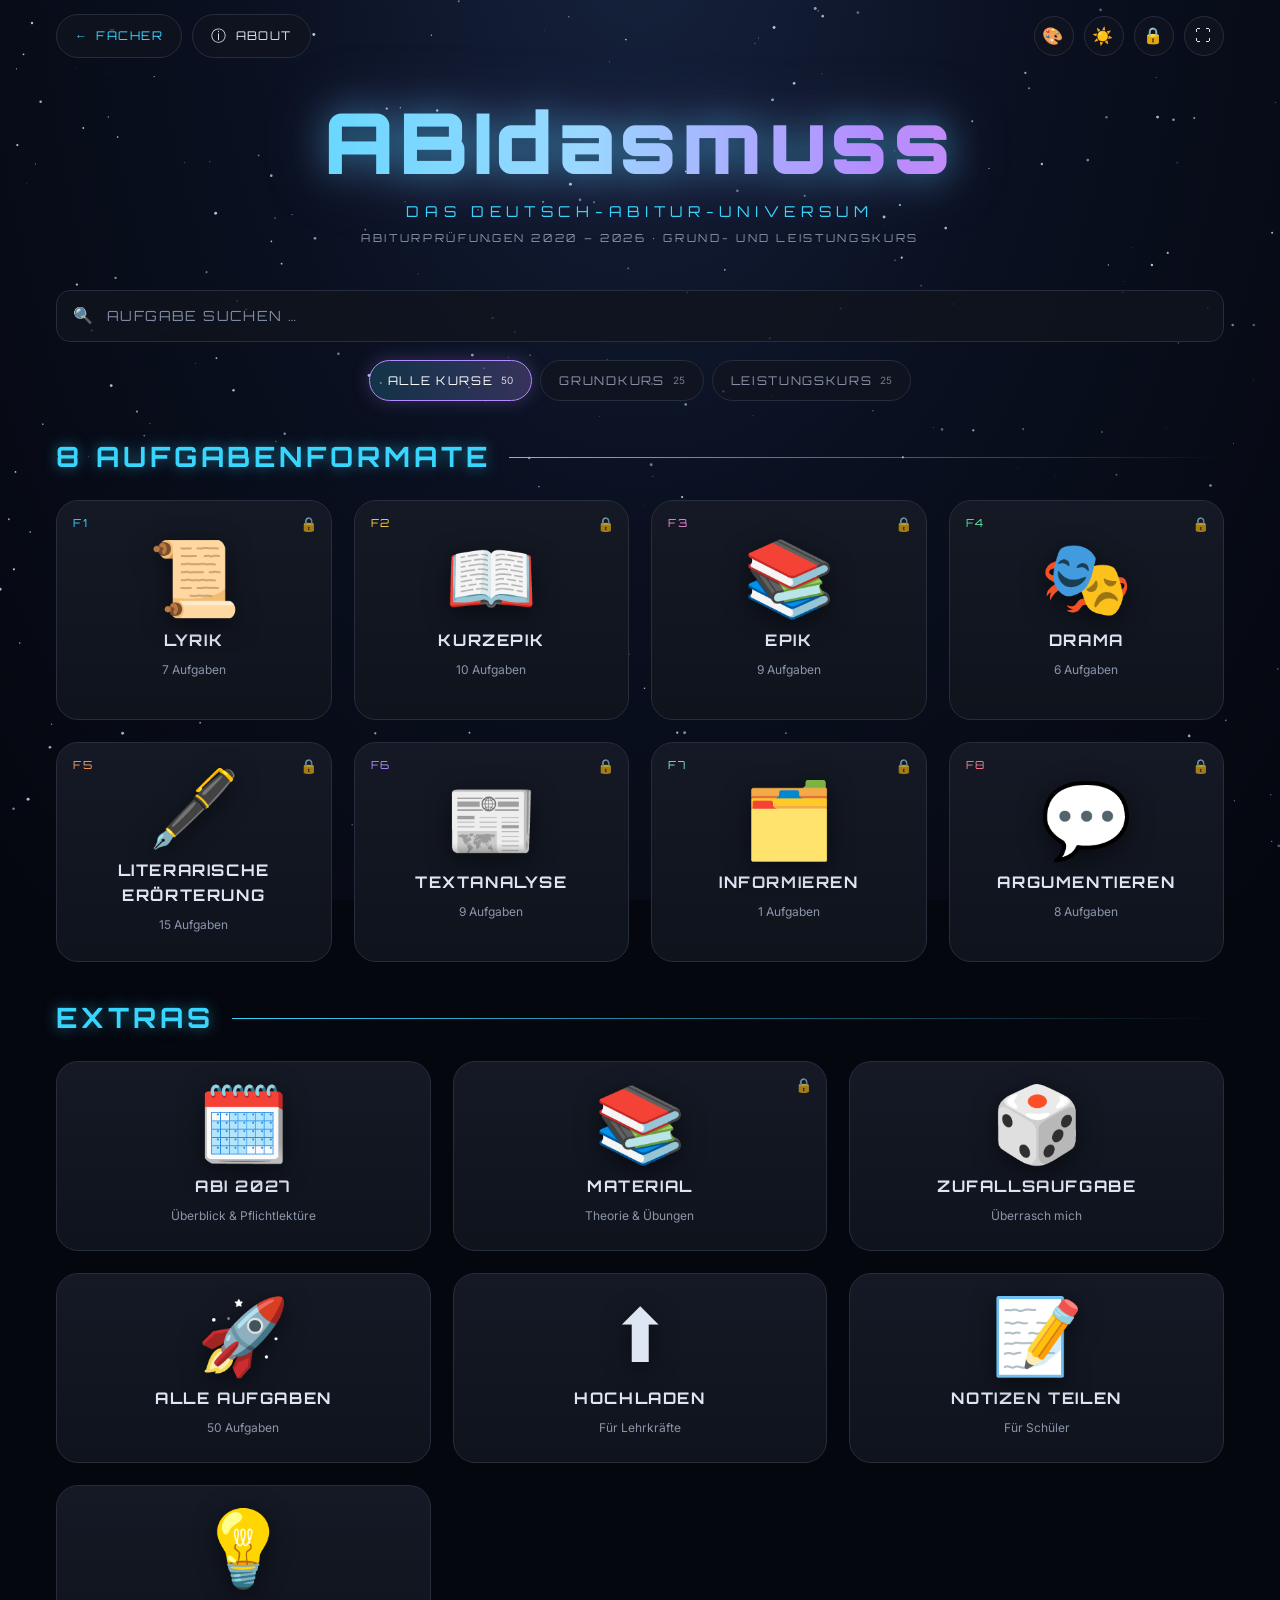
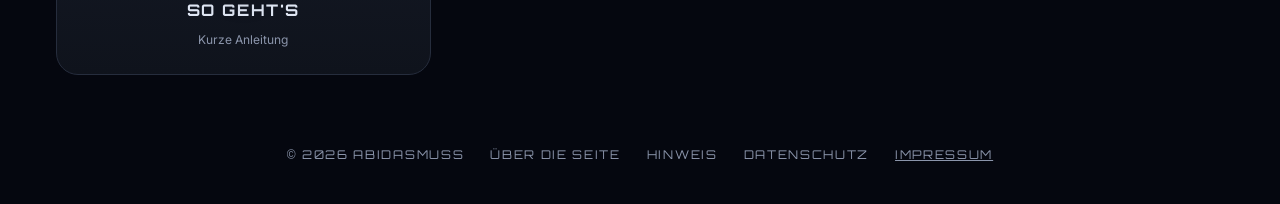
==== commit 388b15e4: "Antwort prüfen: Widerruf per Klick, Hinweis zum Speichern, Stichworte + KI kombiniert - „KI vom Gerä" ====
--- a/deutsch/index.html
+++ b/deutsch/index.html
@@ -159,7 +159,7 @@
     <p>Die Seite wird über GitHub Pages bereitgestellt, einen Dienst der GitHub, Inc., 88 Colin P. Kelly Jr. Street, San Francisco, CA 94107, USA. Bei jedem Aufruf verarbeitet GitHub technisch notwendige Daten: deine IP-Adresse, Datum und Uhrzeit, die aufgerufene Datei, die übertragene Datenmenge sowie Browser- und Betriebssystem-Informationen. Das ist nötig, um dir die Seite auszuliefern und sie vor Missbrauch und Angriffen zu schützen. Ich selbst habe auf diese Protokolle keinen Zugriff und werte sie nicht aus. GitHub speichert sie nach eigenen Angaben nur für begrenzte Zeit zu Sicherheitszwecken.<br>Rechtsgrundlage ist Art. 6 Abs. 1 lit. f DSGVO (berechtigtes Interesse an einer sicheren und funktionierenden Bereitstellung der Seite). Die Übermittlung in die USA stützt sich auf den Angemessenheitsbeschluss der EU-Kommission zum EU-US Data Privacy Framework (Art. 45 DSGVO), unter dem GitHub zertifiziert ist. Mehr: <a href="https://docs.github.com/de/site-policy/privacy-policies/github-general-privacy-statement" target="_blank" rel="noopener">Datenschutzerklärung von GitHub</a>.</p>
     <h3>4. Schriftarten und externe Inhalte</h3>
     <p>Die Schriften Orbitron und Inter sowie alle Programmbibliotheken (z. B. für den PDF-Konverter) liegen direkt auf dieser Seite. Beim Laden wird keine Verbindung zu Google oder anderen Drittanbietern aufgebaut. Eine Sicherheitsrichtlinie (Content-Security-Policy) sorgt technisch dafür, dass die Seite nur mit den in dieser Erklärung genannten Diensten Verbindung aufnehmen kann. Beim Klick auf externe Links wird kein Referrer übertragen.</p>
-    <p><b>Antwort prüfen (VBWL):</b> Bei jeder VBWL-Aufgabe kannst du deine eigene Antwort mit dem Erwartungsbild vergleichen lassen. Der Abgleich läuft vollständig in deinem Browser, dein Text wird an niemanden übertragen. Nur wenn du bei „Genauer prüfen (KI)“ ausdrücklich zustimmst, lädt dein Browser einmalig ein Sprachmodell (ca. 120 MB) von Hugging Face, Inc. (USA) herunter und legt es im Browser-Cache ab. Dabei erhält Hugging Face wie bei jedem Download deine IP-Adresse, Datum und Uhrzeit sowie Browser-Informationen. Rechtsgrundlage ist deine Einwilligung (Art. 6 Abs. 1 lit. a DSGVO). Die Übermittlung in die USA erfolgt auf Grundlage deiner ausdrücklichen Einwilligung (Art. 49 Abs. 1 lit. a DSGVO); dort gilt nicht unbedingt dasselbe Datenschutzniveau wie in der EU. Du kannst die Einwilligung jederzeit widerrufen, indem du die gespeicherten Website-Daten dieser Seite in deinem Browser löschst. Mehr: <a href="https://huggingface.co/privacy" target="_blank" rel="noopener">Datenschutzerklärung von Hugging Face</a>.</p>
+    <p><b>Antwort prüfen (VBWL):</b> Bei jeder VBWL-Aufgabe kannst du deine eigene Antwort mit dem Erwartungsbild vergleichen lassen. Der Abgleich läuft vollständig in deinem Browser, dein Text wird an niemanden übertragen. Nur wenn du bei „Genauer prüfen (KI)“ ausdrücklich zustimmst, lädt dein Browser einmalig ein Sprachmodell (ca. 120 MB) von Hugging Face, Inc. (USA) herunter und legt es im Browser-Cache ab. Dabei erhält Hugging Face wie bei jedem Download deine IP-Adresse, Datum und Uhrzeit sowie Browser-Informationen. Rechtsgrundlage ist deine Einwilligung (Art. 6 Abs. 1 lit. a DSGVO). Die Übermittlung in die USA erfolgt auf Grundlage deiner ausdrücklichen Einwilligung (Art. 49 Abs. 1 lit. a DSGVO); dort gilt nicht unbedingt dasselbe Datenschutzniveau wie in der EU. Du kannst die Einwilligung jederzeit widerrufen: Klick im Prüfkasten auf „KI vom Gerät entfernen“ – das löscht das gespeicherte Modell und deine Zustimmung (alternativ die Website-Daten dieser Seite im Browser löschen). Auf iPhones löscht Safari gespeicherte Seitendaten nach sieben Tagen ohne Besuch automatisch; danach wird erneut um Zustimmung gebeten. Mehr: <a href="https://huggingface.co/privacy" target="_blank" rel="noopener">Datenschutzerklärung von Hugging Face</a>.</p>
     <h3>5. Passwortschutz und Verschlüsselung</h3>
     <p>Aufgaben, Lösungen und Vorlesungen liegen nur verschlüsselt auf dem Server und werden erst in deinem Browser entschlüsselt. Dein Passwort wird dabei weder an mich noch an einen anderen Dienst übertragen und nirgends gespeichert.</p>
     <h3>6. Speicher im Browser (localStorage / sessionStorage)</h3>
--- a/style.css
+++ b/style.css
@@ -596,3 +596,10 @@
 .pr-empty{color:var(--muted);font-size:14px;margin-top:14px}
 .pr-note{margin:16px 0 0;font-size:12px;color:var(--muted)}
 @media (max-width:600px){.panel.pruef{padding:20px 16px}.pr-count{margin-left:0;width:100%}}
+.pr-warn{background:color-mix(in srgb,var(--gold) 9%,transparent);border-color:color-mix(in srgb,var(--gold) 45%,transparent);line-height:1.5}
+.pr-need{font-size:12px;color:var(--muted);margin:8px 0 2px;padding-left:24px;font-style:italic}
+.pr-pt.opt{opacity:.5}
+.pr-pt.opt .pr-dot{background:transparent;border:1px dashed var(--muted);box-shadow:none}
+.pr-remove{margin:10px 0 0;font-size:12px;color:var(--muted)}
+.pr-remove .linkbtn{background:none;border:0;padding:0;color:var(--muted);text-decoration:underline;cursor:pointer;font:inherit}
+.pr-remove .linkbtn:hover{color:var(--red)}
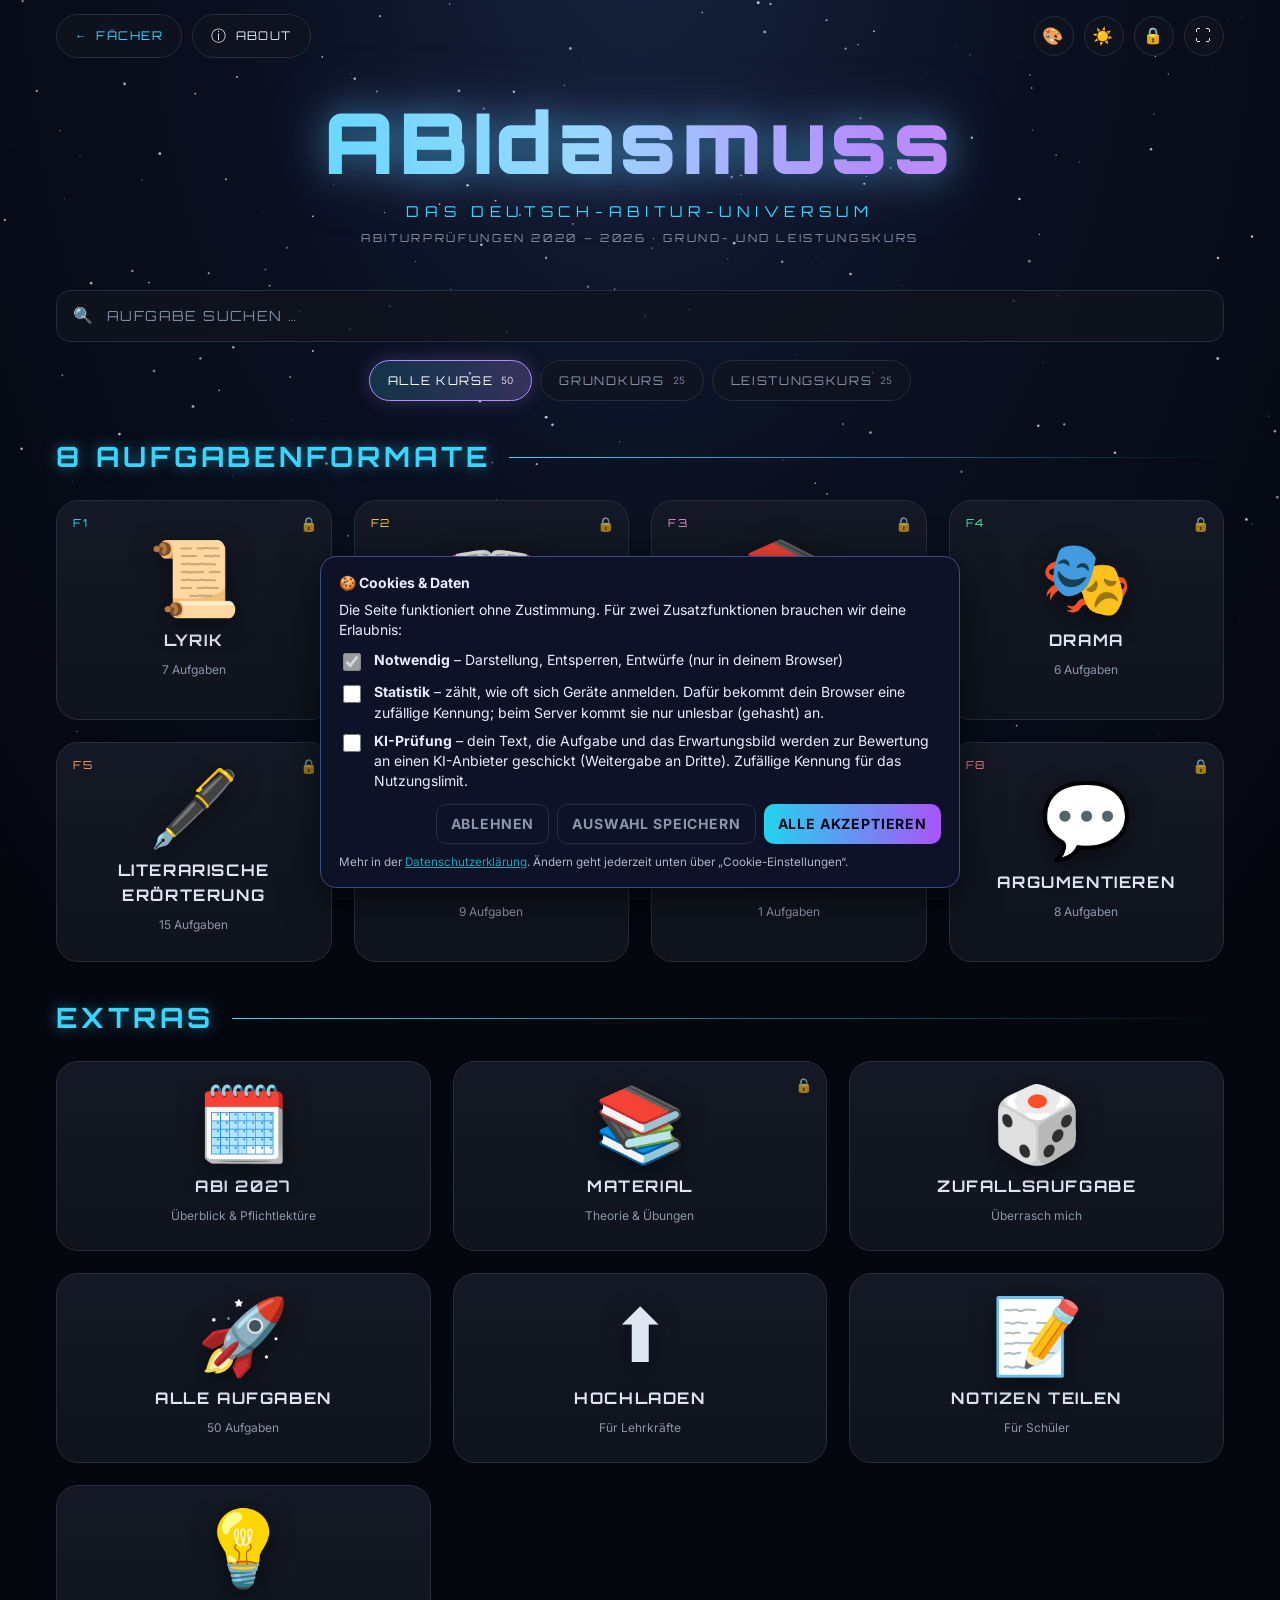
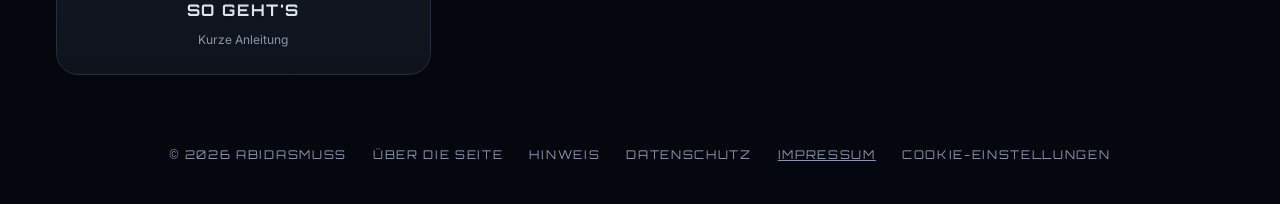
==== commit bee386b9: "Antwort prüfen: Browser-KI entfernt, KI-Feedback über API (Grundgerüst), Bericht als Tabelle mit Vor" ====
--- a/deutsch/index.html
+++ b/deutsch/index.html
@@ -154,12 +154,15 @@
     <h3>1. Verantwortlicher</h3>
     <p>Bruno Kmoch · E-Mail: <a href="mailto:brunokmoch08@gmail.com">brunokmoch08@gmail.com</a><br>Weitere Angaben findest du im <a href="../impressum.html">Impressum</a>. Ein Datenschutzbeauftragter ist nicht benannt, da dafür keine gesetzliche Pflicht besteht (Art. 37 DSGVO, § 38 BDSG).</p>
     <h3>2. Das Wichtigste in Kürze</h3>
-    <p>ABIdasmuss ist eine private, nicht-kommerzielle Lernseite zur Abiturvorbereitung. Es gibt keine Nutzerkonten, keine Cookies, keine Werbung, kein Tracking und keine Analyse- oder Statistik-Tools. Es werden keine Inhalte von Drittanbietern (z. B. Google Fonts, YouTube, Social-Media-Plugins oder CDNs) eingebunden. Personenbezogene Daten entstehen nur beim Aufruf der Seite (Hosting), wenn du freiwillig Dateien hochlädst , wenn du den Gruppenchat nutzt oder wenn du der KI-Prüfung zustimmst (Abschnitt 4).</p>
+    <p>ABIdasmuss ist eine private, nicht-kommerzielle Lernseite zur Abiturvorbereitung. Es gibt keine Nutzerkonten, keine Werbung und kein Tracking durch Dritte. Cookies und eine Geräte-Kennung gibt es nur, wenn du im Cookie-Banner zustimmst; ohne Zustimmung zählt die Seite Besuche nur als anonyme Zahl (Abschnitt 4). Es werden keine Inhalte von Drittanbietern (z. B. Google Fonts, YouTube, Social-Media-Plugins oder CDNs) eingebunden. Personenbezogene Daten entstehen nur beim Aufruf der Seite (Hosting), wenn du freiwillig Dateien hochlädst , wenn du den Gruppenchat nutzt oder wenn du dem KI-Feedback oder der Statistik zustimmst (Abschnitt 4).</p>
     <h3>3. Hosting und Aufruf der Seite (GitHub Pages)</h3>
     <p>Die Seite wird über GitHub Pages bereitgestellt, einen Dienst der GitHub, Inc., 88 Colin P. Kelly Jr. Street, San Francisco, CA 94107, USA. Bei jedem Aufruf verarbeitet GitHub technisch notwendige Daten: deine IP-Adresse, Datum und Uhrzeit, die aufgerufene Datei, die übertragene Datenmenge sowie Browser- und Betriebssystem-Informationen. Das ist nötig, um dir die Seite auszuliefern und sie vor Missbrauch und Angriffen zu schützen. Ich selbst habe auf diese Protokolle keinen Zugriff und werte sie nicht aus. GitHub speichert sie nach eigenen Angaben nur für begrenzte Zeit zu Sicherheitszwecken.<br>Rechtsgrundlage ist Art. 6 Abs. 1 lit. f DSGVO (berechtigtes Interesse an einer sicheren und funktionierenden Bereitstellung der Seite). Die Übermittlung in die USA stützt sich auf den Angemessenheitsbeschluss der EU-Kommission zum EU-US Data Privacy Framework (Art. 45 DSGVO), unter dem GitHub zertifiziert ist. Mehr: <a href="https://docs.github.com/de/site-policy/privacy-policies/github-general-privacy-statement" target="_blank" rel="noopener">Datenschutzerklärung von GitHub</a>.</p>
     <h3>4. Schriftarten und externe Inhalte</h3>
     <p>Die Schriften Orbitron und Inter sowie alle Programmbibliotheken (z. B. für den PDF-Konverter) liegen direkt auf dieser Seite. Beim Laden wird keine Verbindung zu Google oder anderen Drittanbietern aufgebaut. Eine Sicherheitsrichtlinie (Content-Security-Policy) sorgt technisch dafür, dass die Seite nur mit den in dieser Erklärung genannten Diensten Verbindung aufnehmen kann. Beim Klick auf externe Links wird kein Referrer übertragen.</p>
-    <p><b>Antwort prüfen (VBWL):</b> Bei jeder VBWL-Aufgabe kannst du deine eigene Antwort mit dem Erwartungsbild vergleichen lassen. Der Abgleich läuft vollständig in deinem Browser, dein Text wird an niemanden übertragen. Nur wenn du bei „Genauer prüfen (KI)“ ausdrücklich zustimmst, lädt dein Browser einmalig ein Sprachmodell (ca. 120 MB) von Hugging Face, Inc. (USA) herunter und legt es im Browser-Cache ab. Dabei erhält Hugging Face wie bei jedem Download deine IP-Adresse, Datum und Uhrzeit sowie Browser-Informationen. Rechtsgrundlage ist deine Einwilligung (Art. 6 Abs. 1 lit. a DSGVO). Die Übermittlung in die USA erfolgt auf Grundlage deiner ausdrücklichen Einwilligung (Art. 49 Abs. 1 lit. a DSGVO); dort gilt nicht unbedingt dasselbe Datenschutzniveau wie in der EU. Du kannst die Einwilligung jederzeit widerrufen: Klick im Prüfkasten auf „KI vom Gerät entfernen“ – das löscht das gespeicherte Modell und deine Zustimmung (alternativ die Website-Daten dieser Seite im Browser löschen). Auf iPhones löscht Safari gespeicherte Seitendaten nach sieben Tagen ohne Besuch automatisch; danach wird erneut um Zustimmung gebeten. Mehr: <a href="https://huggingface.co/privacy" target="_blank" rel="noopener">Datenschutzerklärung von Hugging Face</a>.</p>
+    <p><b>Antwort prüfen (VBWL):</b> Bei jeder VBWL-Aufgabe kannst du deine Antwort eintippen oder als PDF laden. Die PDF wird nur in deinem Browser in Text umgewandelt und nicht hochgeladen. Der normale Abgleich mit dem Erwartungsbild (Stichwort-Check) läuft vollständig in deinem Browser.</p>
+    <p><b>KI-Feedback (nur mit Einwilligung):</b> Klickst du auf „KI-Feedback“ und hast im Cookie-Banner die <b>KI-Prüfung</b> erlaubt, werden dein Antworttext, die Aufgabenstellung, die Punkte des Erwartungsbilds sowie Titel und Themen der Vorlesungen und Notizen, die du gerade freigeschaltet hast, über unseren Cloudflare Worker (Cloudflare, Inc., USA) an den KI-Anbieter Anthropic, PBC (548 Market Street, San Francisco, CA 94104, USA) übermittelt und dort bewertet. Mitgeschickt wird außerdem eine zufällige Geräte-Kennung, die der Worker sofort in einen nicht umkehrbaren Hash umwandelt, um ein Nutzungslimit einzuhalten. Dieser Limit-Eintrag wird nach spätestens fünf Stunden automatisch gelöscht. Dein Text wird von mir nicht gespeichert; das Ergebnis liegt nur bis zum Schließen des Tabs in deinem Browser. Anthropic verarbeitet die Anfrage nach eigenen Angaben nur zur Erbringung des Dienstes und nutzt API-Daten nicht zum Training. <b>Bitte schreib keine Namen oder anderen persönlichen Daten in deine Antwort.</b> Rechtsgrundlage ist deine Einwilligung (Art. 6 Abs. 1 lit. a DSGVO, § 25 Abs. 1 TDDDG); die Übermittlung in die USA erfolgt auf Grundlage deiner ausdrücklichen Einwilligung (Art. 49 Abs. 1 lit. a DSGVO), dort gilt nicht unbedingt dasselbe Datenschutzniveau wie in der EU. Ohne Einwilligung ist das KI-Feedback gesperrt; alles andere funktioniert normal. Mehr: <a href="https://www.anthropic.com/legal/privacy" target="_blank" rel="noopener">Datenschutzerklärung von Anthropic</a>.</p>
+    <p><b>Cookies und Einwilligung:</b> Beim ersten Besuch fragt ein Banner nach deiner Einwilligung. Die Seite setzt höchstens zwei Cookies: <code>abi_consent</code> speichert deine Auswahl (1 Jahr, technisch notwendig, um deine Entscheidung zu respektieren), <code>abi_did</code> ist eine zufällige Geräte-Kennung (1 Jahr) und wird nur gesetzt, wenn du „Statistik“ oder „KI-Prüfung“ erlaubst. Lehnst du ab, wird <code>abi_did</code> gelöscht. Du kannst deine Auswahl jederzeit unten über „Cookie-Einstellungen“ ändern oder widerrufen. Wenn du jünger als 16 bist, frag bitte vorher deine Eltern (Art. 8 DSGVO).</p>
+    <p><b>Besucherstatistik:</b> Damit ich sehe, wie viele Leute die Seite nutzen, zählt der Cloudflare Worker Seitenaufrufe pro Tag und Bereich als reine Zahl, ohne Kennung, Cookie oder gespeicherte IP-Adresse. Nur wenn du „Statistik“ erlaubst, wird beim Entsperren eines Bereichs zusätzlich deine Geräte-Kennung übertragen und sofort mit einem geheimen Schlüssel gehasht. Gespeichert wird nur dieser Hash mit Datum und Anzahl der Anmeldungen; ich sehe im Dashboard ausschließlich Summen (z. B. „12 Geräte, 3 davon mehrfach“). Die Einträge werden nach 60 Tagen automatisch gelöscht. Rechtsgrundlage für den anonymen Zähler ist Art. 6 Abs. 1 lit. f DSGVO (Interesse an der Reichweite eines kostenlosen Lernangebots), für die Zählung pro Gerät deine Einwilligung (Art. 6 Abs. 1 lit. a DSGVO, § 25 Abs. 1 TDDDG). Cloudflare ist unter dem EU-US Data Privacy Framework zertifiziert (Art. 45 DSGVO).</p>
     <h3>5. Passwortschutz und Verschlüsselung</h3>
     <p>Aufgaben, Lösungen und Vorlesungen liegen nur verschlüsselt auf dem Server und werden erst in deinem Browser entschlüsselt. Dein Passwort wird dabei weder an mich noch an einen anderen Dienst übertragen und nirgends gespeichert.</p>
     <h3>6. Speicher im Browser (localStorage / sessionStorage)</h3>
@@ -169,7 +172,7 @@
       <li><b>Entsperren:</b> der aus dem Passwort abgeleitete Schlüssel (nur im sessionStorage, bis du den Tab schließt oder auf 🔓 klickst).</li>
       <li><b>Hochladen:</b> der eingegebene Upload-Code, damit du ihn nicht jedes Mal neu eintippen musst.</li>
       <li><b>Deutsch / Geschichte:</b> gewählter Kurs (GK/LK) sowie deine eigenen Notizen, Häkchen und Punktestände in der Methodenwerkstatt.</li>
-      <li><b>Antwort prüfen (VBWL):</b> dein Antwort-Entwurf je Aufgabe (damit er nach dem Neuladen noch da ist), deine Zustimmung zur KI-Prüfung und, nach Zustimmung, das heruntergeladene Sprachmodell (Browser-Cache).</li>
+      <li><b>Antwort prüfen (VBWL):</b> dein Antwort-Entwurf je Aufgabe (damit er nach dem Neuladen noch da ist) und, nur bis zum Schließen des Tabs, das letzte KI-Feedback (damit dieselbe Prüfung nicht doppelt läuft).</li>
       <li><b>Gruppenchat:</b> dein selbst gewählter Anzeigename, eine zufällige Geräte-Kennung (damit deine eigenen Nachrichten markiert werden) und geheime Lösch-Schlüssel für deine eigenen Nachrichten.</li>
     </ul>
     <p>Das Speichern und Auslesen ist für die von dir ausdrücklich gewünschten Funktionen unbedingt erforderlich (§ 25 Abs. 2 Nr. 2 TDDDG); eine Einwilligung ist dafür nicht nötig. Du kannst diese Daten jederzeit über die Einstellungen deines Browsers („Websitedaten löschen“) entfernen. Dann gehen allerdings z. B. deine Notizen und die Möglichkeit verloren, eigene Chat-Nachrichten zu löschen.</p>
@@ -183,9 +186,9 @@
     <p><b>Bitte nutze nur einen Spitznamen und gib keine Nachnamen, Telefonnummern, Adressen oder sonstigen persönlichen Daten von dir oder anderen an.</b></p>
     <p>Rechtsgrundlage ist Art. 6 Abs. 1 lit. f DSGVO (berechtigtes Interesse an gegenseitiger Lernunterstützung). Die Nutzung ist freiwillig. Deine eigenen Nachrichten kannst du jederzeit selbst löschen (solange die Lösch-Schlüssel in deinem Browser vorhanden sind), ansonsten lösche ich sie auf Anfrage per E-Mail. Unabhängig davon lösche ich den gesamten Chatverlauf spätestens zum Ende des Schuljahres (31. Juli). Missbräuchliche Nachrichten kann ich jederzeit entfernen.</p>
     <h3>10. Empfänger im Überblick</h3>
-    <p>Daten erhalten nur die oben genannten Dienstleister, also GitHub (Hosting, Ablage der Uploads), Cloudflare (Upload-Weiterleitung), Supabase (Chat-Speicherung) und, nur nach deiner Zustimmung, Hugging Face (Download des KI-Modells), jeweils nur, soweit es für die genannte Funktion nötig ist. Eine Weitergabe an sonstige Dritte, ein Verkauf oder eine Nutzung für Werbung findet nicht statt.</p>
+    <p>Daten erhalten nur die oben genannten Dienstleister, also GitHub (Hosting, Ablage der Uploads), Cloudflare (Upload-Weiterleitung), Supabase (Chat-Speicherung) Cloudflare (Besuchszähler, Statistik und KI-Weiterleitung) und, nur nach deiner Zustimmung, Anthropic (KI-Feedback), jeweils nur, soweit es für die genannte Funktion nötig ist. Eine Weitergabe an sonstige Dritte, ein Verkauf oder eine Nutzung für Werbung findet nicht statt.</p>
     <h3>11. Keine Pflicht, keine automatisierten Entscheidungen</h3>
-    <p>Du bist nicht verpflichtet, Daten bereitzustellen. Ohne den technisch nötigen Seitenaufruf kann die Seite aber nicht angezeigt werden. Uploads, Chat und KI-Prüfung sind vollständig freiwillig. Es findet keine automatisierte Entscheidungsfindung und kein Profiling statt (Art. 22 DSGVO).</p>
+    <p>Du bist nicht verpflichtet, Daten bereitzustellen. Ohne den technisch nötigen Seitenaufruf kann die Seite aber nicht angezeigt werden. Uploads, Chat, Statistik-Zustimmung und KI-Feedback sind vollständig freiwillig. Es findet keine automatisierte Entscheidungsfindung und kein Profiling statt (Art. 22 DSGVO).</p>
     <h3>12. Deine Rechte</h3>
     <p>Du hast das Recht auf Auskunft (Art. 15), Berichtigung (Art. 16), Löschung (Art. 17), Einschränkung der Verarbeitung (Art. 18) und Datenübertragbarkeit (Art. 20 DSGVO). Schreib mir dafür einfach eine E-Mail.</p>
     <p><b>Widerspruchsrecht (Art. 21 DSGVO):</b> Soweit Daten auf Grundlage von Art. 6 Abs. 1 lit. f DSGVO verarbeitet werden, kannst du aus Gründen, die sich aus deiner besonderen Situation ergeben, jederzeit widersprechen. Eine formlose E-Mail genügt.</p>
@@ -202,6 +205,7 @@
 
 <script>window.__V = "4"; window.__UPLOAD = "https://abidasmuss-upload.brunokmoch08.workers.dev";</script>
 <script src="data/meta.js?v=4"></script>
-<script src="app.js?v=5"></script>
+<script src="app.js?v=6"></script>
+<script src="../consent.js?v=1"></script>
 </body>
 </html>
--- a/style.css
+++ b/style.css
@@ -603,3 +603,18 @@
 .pr-remove{margin:10px 0 0;font-size:12px;color:var(--muted)}
 .pr-remove .linkbtn{background:none;border:0;padding:0;color:var(--muted);text-decoration:underline;cursor:pointer;font:inherit}
 .pr-remove .linkbtn:hover{color:var(--red)}
+
+/* Prüfbericht (Antwort prüfen) als Tabelle */
+.pr-tab{width:100%;border-collapse:collapse;margin-top:12px;font-size:.92em}
+.pr-tab th,.pr-tab td{padding:8px 10px;border-bottom:1px solid var(--line);text-align:left;vertical-align:top}
+.pr-tab th{font-size:.8em;letter-spacing:.08em;text-transform:uppercase;opacity:.8}
+.pr-tab td:nth-child(2){white-space:nowrap;font-weight:700}
+.pr-tab .pr-grp td{font-weight:700;color:var(--cyan);padding-top:14px}
+.pr-tab tr .pr-dot{display:inline-block;width:10px;height:10px;border-radius:50%;margin-right:6px;background:var(--line)}
+.pr-tab tr.ok .pr-dot{background:var(--green);box-shadow:0 0 8px var(--green)}
+.pr-tab tr.half .pr-dot{background:var(--gold);box-shadow:0 0 8px var(--gold)}
+.pr-tab tr.miss .pr-dot{background:var(--pink);box-shadow:0 0 8px var(--pink)}
+.pr-tab tr.opt{opacity:.55}
+.pr-src{display:inline-block;margin:2px 0;color:var(--cyan);text-decoration:none}.pr-src:hover{text-decoration:underline}
+.pr-file{cursor:pointer}.pr-fazit{margin-top:10px}
+@media(max-width:700px){.pr-tab thead{display:none}.pr-tab tr{display:block;border-bottom:1px solid var(--line);padding:6px 0}.pr-tab td{display:block;border:0;padding:3px 6px}}
